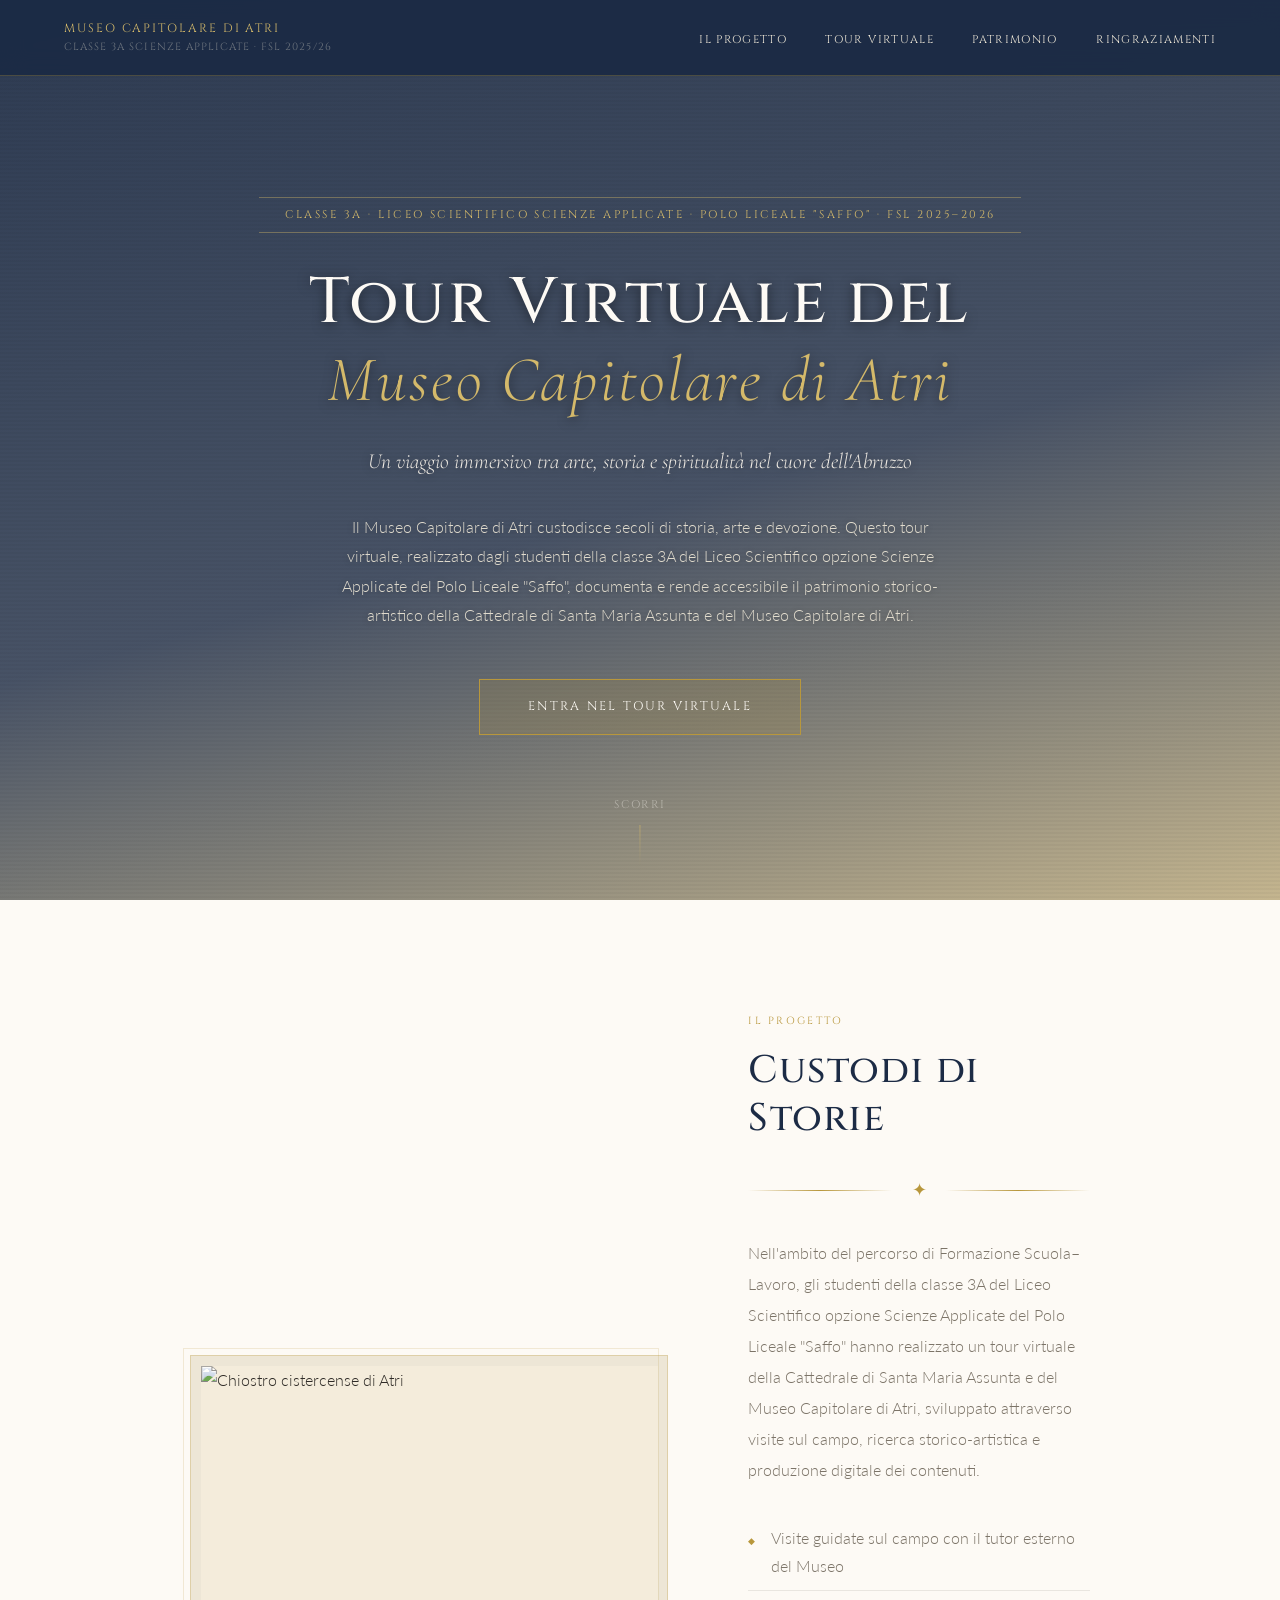
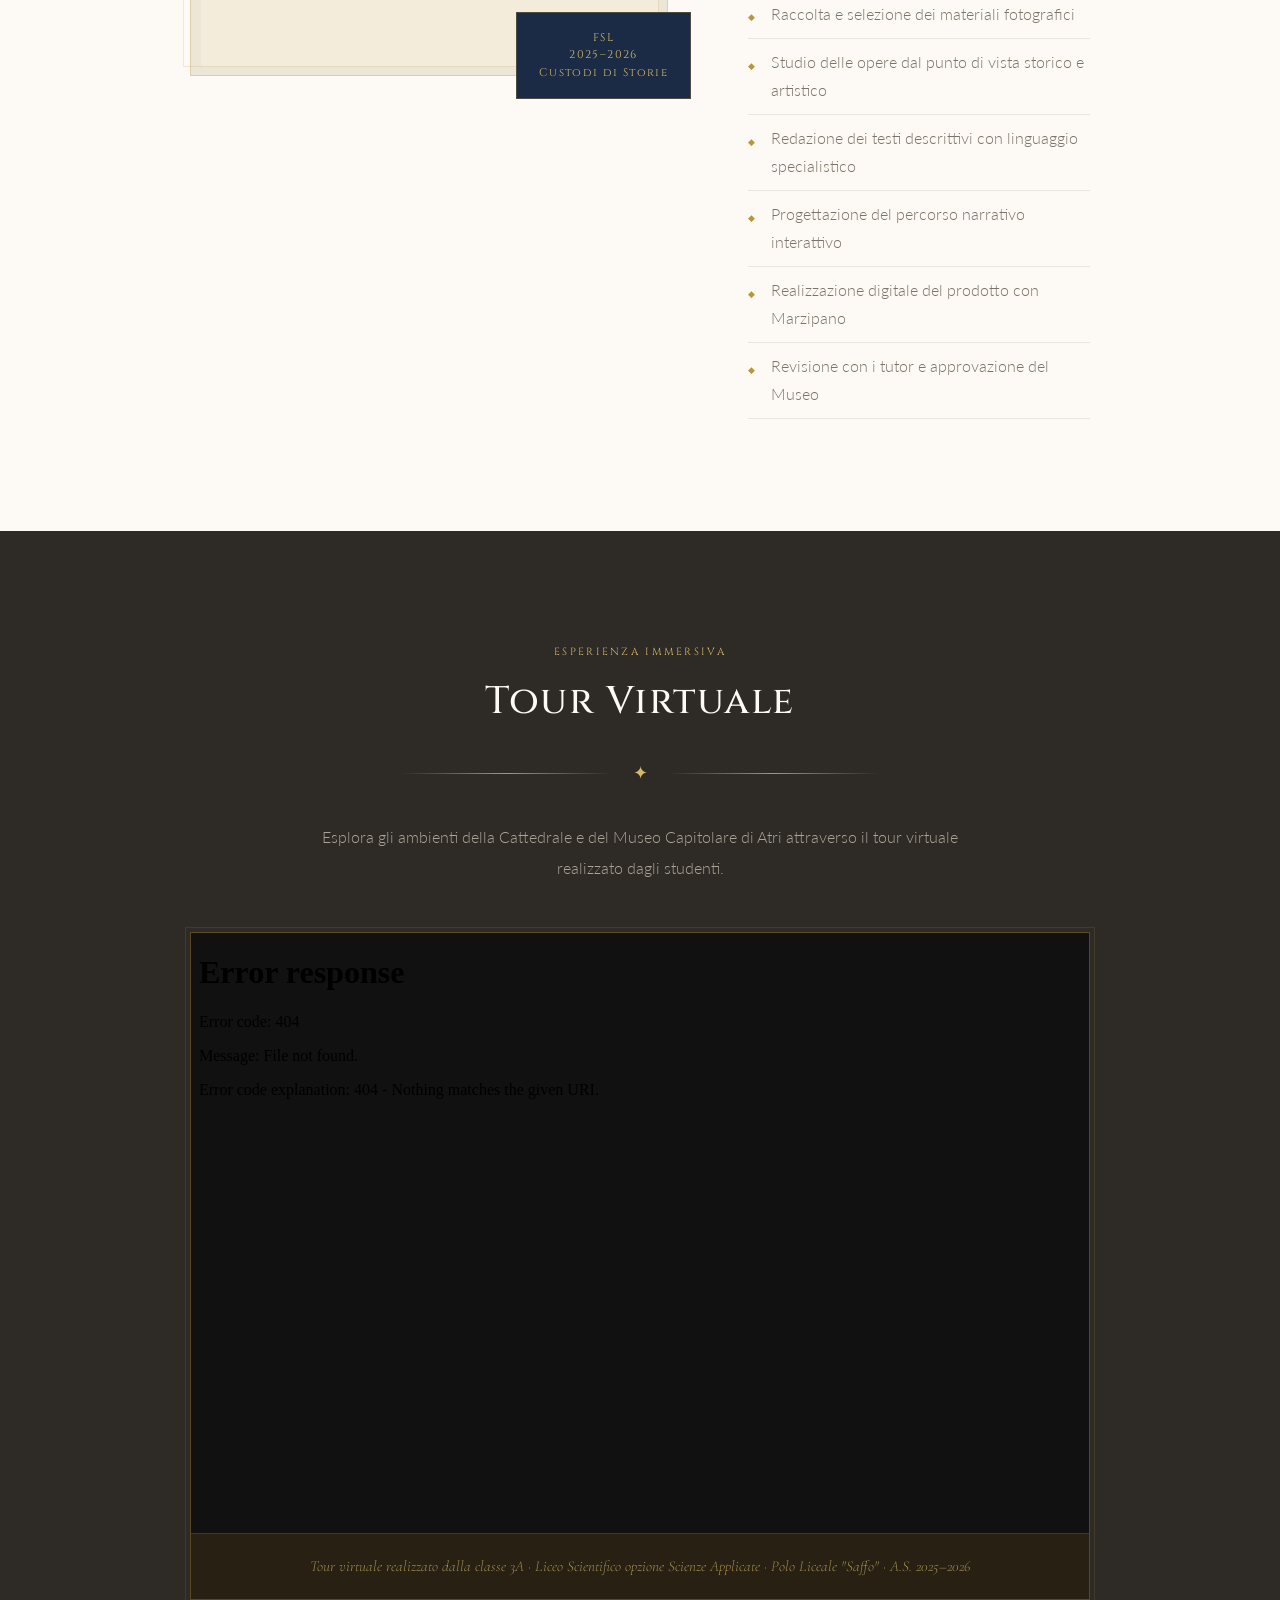
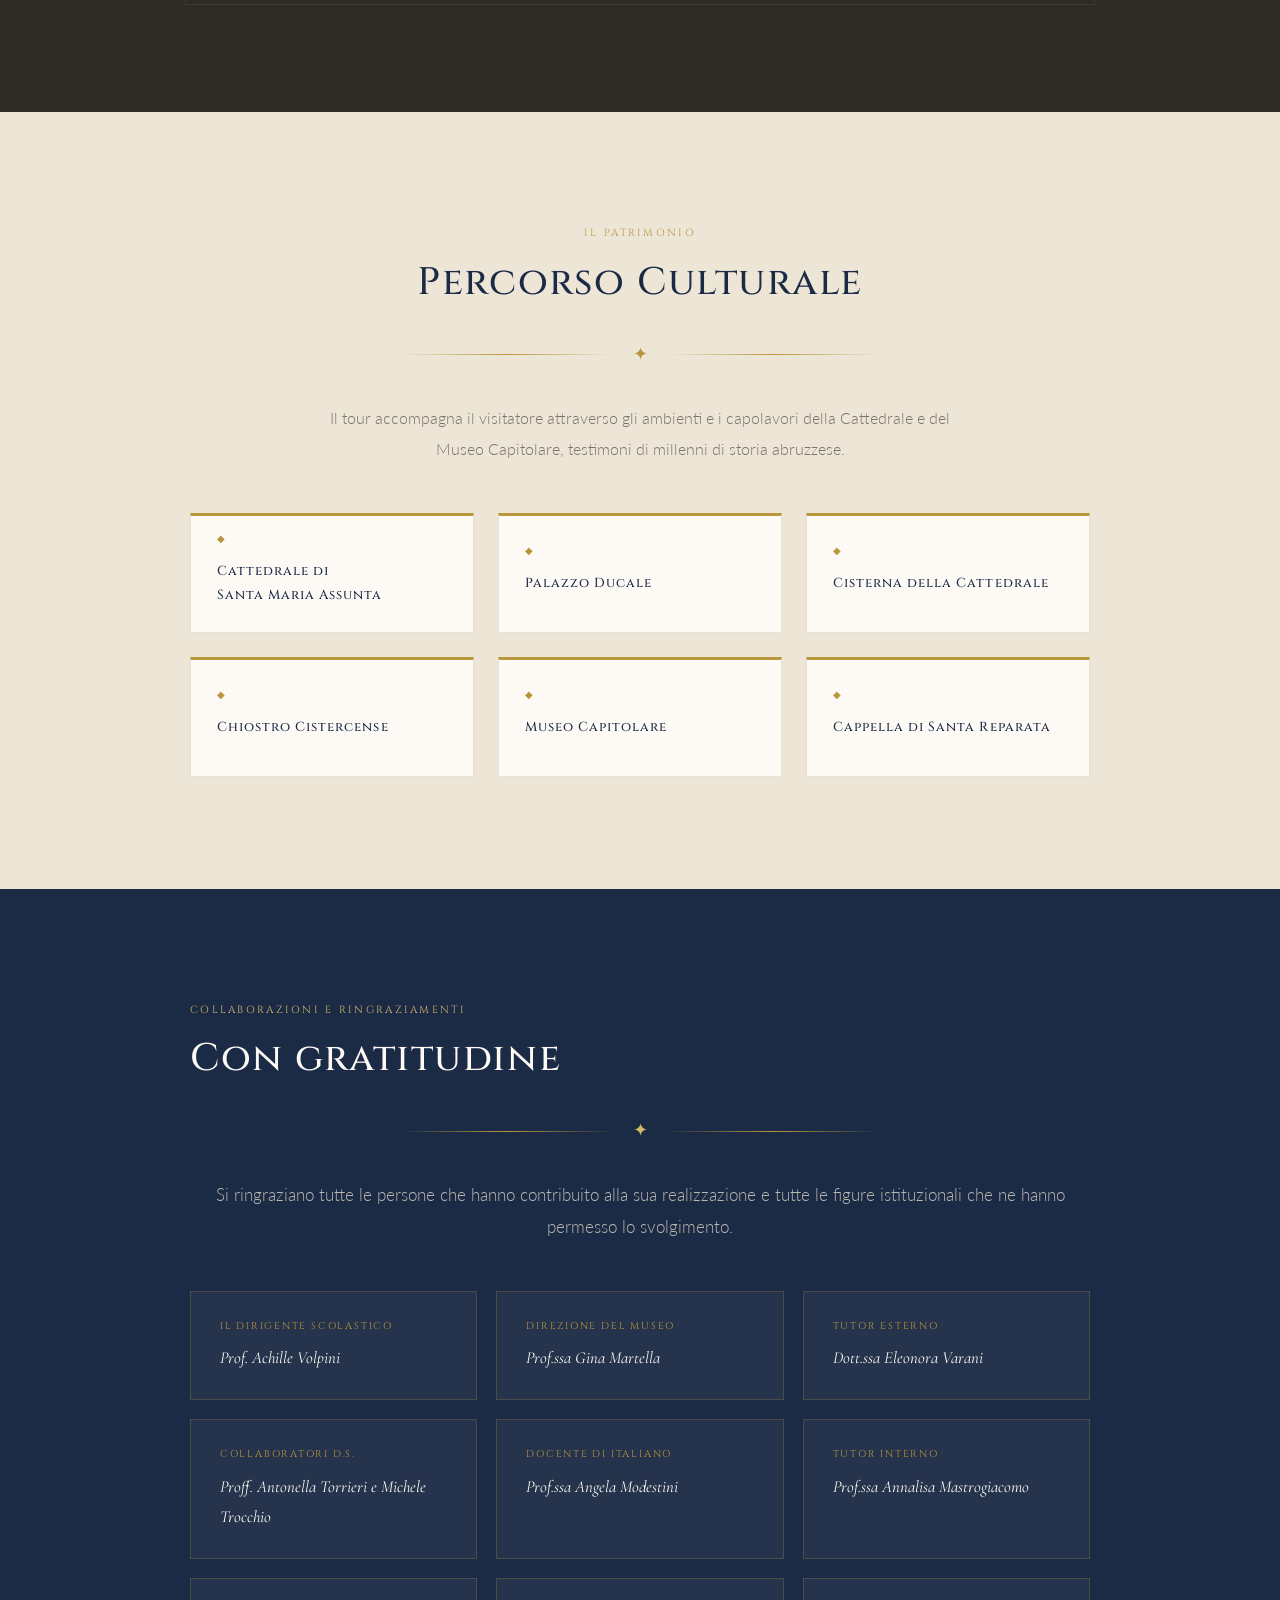
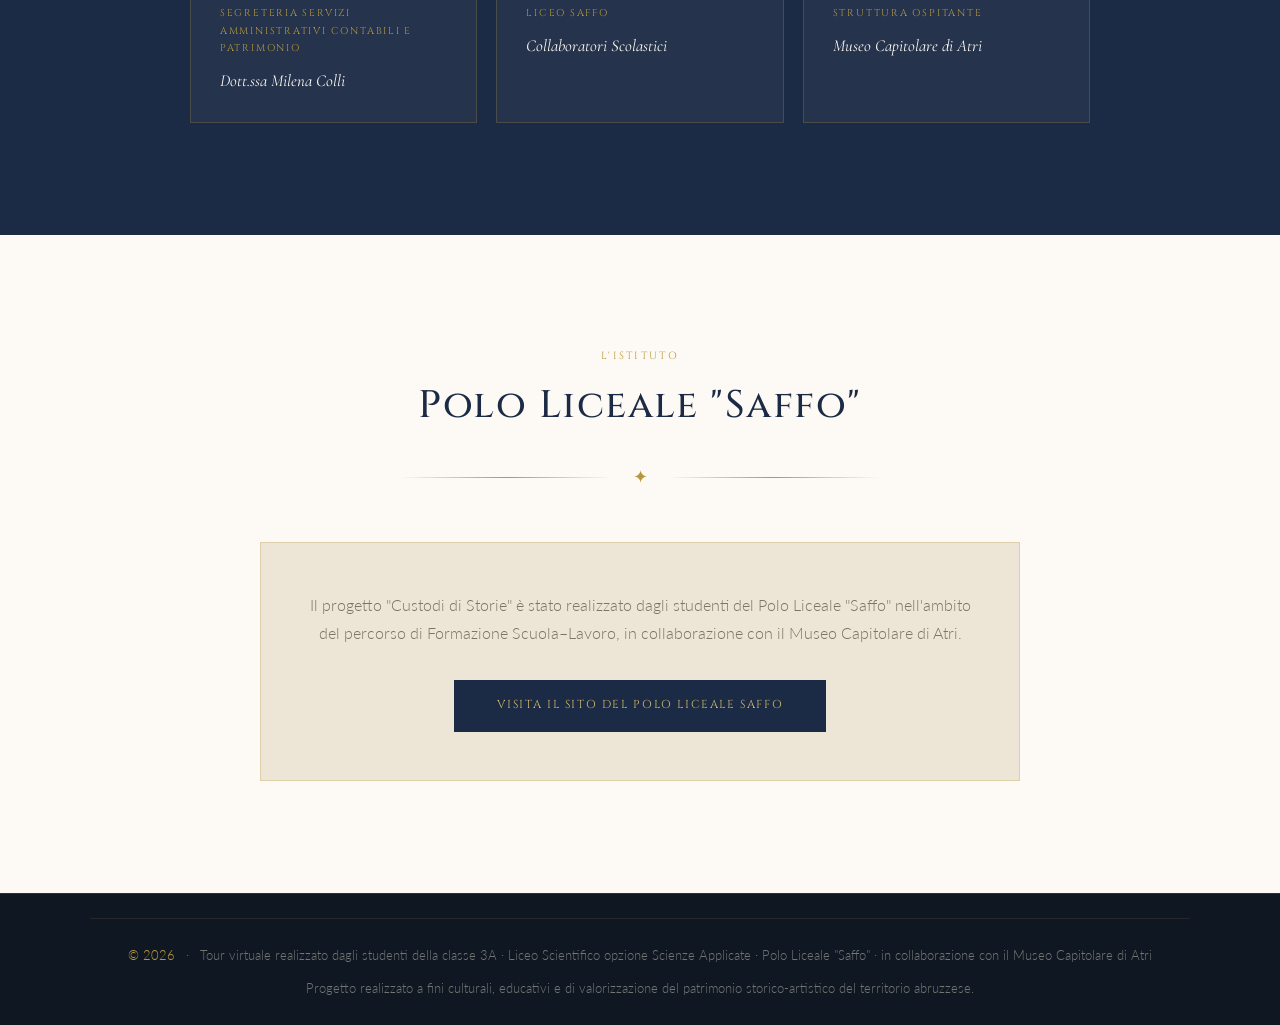
==== index.html @ 2281100b "Update index.html" ====
<!DOCTYPE html>
<html lang="it">
<head>
  <meta charset="UTF-8" />
  <meta name="viewport" content="width=device-width, initial-scale=1.0" />
  <title>Tour Virtuale – Museo Capitolare di Atri</title>
  <link rel="preconnect" href="https://fonts.googleapis.com" />
  <link rel="preconnect" href="https://fonts.gstatic.com" crossorigin />
  <link href="https://fonts.googleapis.com/css2?family=Cormorant+Garamond:ital,wght@0,300;0,400;0,500;0,600;1,300;1,400&family=Cinzel:wght@400;500;600&family=Lato:wght@300;400&display=swap" rel="stylesheet" />

  <style>
    /* variabili colore */
    :root {
      --ivory:    #f5f0e8;
      --cream:    #ede6d6;
      --gold:     #b8973c;
      --gold-lt:  #d4b96a;
      --gold-dk:  #8a6e22;
      --stone:    #7c7468;
      --charcoal: #2e2a25;
      --blue:     #1c2b45;
      --white:    #fdfaf5;
      --shadow:   rgba(28,43,69,0.12);
    }

    *, *::before, *::after { box-sizing: border-box; margin: 0; padding: 0; }

    html { scroll-behavior: smooth; }

    body {
      background: var(--ivory);
      color: var(--charcoal);
      font-family: 'Lato', sans-serif;
      font-weight: 300;
      line-height: 1.8;
      overflow-x: hidden;
    }

    h1, h2, h3 { font-family: 'Cinzel', serif; font-weight: 500; letter-spacing: 0.04em; }
    .serif-italic { font-family: 'Cormorant Garamond', serif; font-style: italic; }

    /* divisore ornamentale con linee dorate */
    .ornament {
      display: flex; align-items: center; gap: 1.2rem;
      margin: 2rem auto; max-width: 480px;
    }
    .ornament::before, .ornament::after {
      content: ''; flex: 1; height: 1px; background: linear-gradient(90deg, transparent, var(--gold), transparent);
    }
    .ornament span {
      color: var(--gold); font-size: 1.1rem; white-space: nowrap;
      font-family: 'Cormorant Garamond', serif;
    }

    /* navbar fissa */
    nav {
      position: fixed; top: 0; left: 0; right: 0; z-index: 100;
      display: flex; align-items: center; justify-content: space-between;
      padding: 1.2rem 4rem;
      background: rgba(28,43,69,0.96);
      backdrop-filter: blur(12px);
      border-bottom: 1px solid rgba(184,151,60,0.3);
      transition: padding .3s;
    }
    .nav-logo {
      font-family: 'Cinzel', serif; font-size: 0.75rem; letter-spacing: 0.16em;
      color: var(--gold-lt); text-transform: uppercase; line-height: 1.5;
    }
    .nav-links { display: flex; gap: 2.4rem; list-style: none; }
    .nav-links a {
      font-family: 'Cinzel', serif; font-size: 0.7rem; letter-spacing: 0.12em;
      text-transform: uppercase; color: var(--cream); text-decoration: none;
      transition: color .25s; position: relative; padding-bottom: 4px;
    }
    .nav-links a::after {
      content: ''; position: absolute; bottom: 0; left: 0;
      width: 0; height: 1px; background: var(--gold);
      transition: width .3s;
    }
    .nav-links a:hover { color: var(--gold-lt); }
    .nav-links a:hover::after { width: 100%; }

    /* hero fullscreen */
    .hero {
      min-height: 100vh;
      position: relative;
      display: flex; align-items: center; justify-content: center;
      text-align: center; padding: 6rem 2rem 4rem;
      overflow: hidden;
    }
    .hero-bg {
      position: absolute; inset: 0;
      background:
        linear-gradient(165deg, rgba(28,43,69,0.92) 0%, rgba(28,43,69,0.80) 55%, rgba(138,110,34,0.45) 100%),
        url('https://upload.wikimedia.org/wikipedia/commons/thumb/e/ef/Atri_cattedrale_interno.jpg/1280px-Atri_cattedrale_interno.jpg')
        center/cover no-repeat;
    }
    .hero-bg::after {
      content: '';
      position: absolute; inset: 0;
      background: repeating-linear-gradient(
        0deg, transparent, transparent 2px, rgba(0,0,0,0.03) 2px, rgba(0,0,0,0.03) 4px
      );
      pointer-events: none;
    }
    .hero-content { position: relative; max-width: 860px; animation: fadeUp .9s ease both; }

    .hero-eyebrow {
      font-family: 'Cinzel', serif; font-size: 0.7rem; letter-spacing: 0.22em;
      text-transform: uppercase; color: var(--gold-lt);
      display: inline-block; margin-bottom: 2rem;
      border-top: 1px solid rgba(212,185,106,0.4);
      border-bottom: 1px solid rgba(212,185,106,0.4);
      padding: 0.45rem 1.6rem;
    }
    .hero h1 {
      font-size: clamp(2.2rem, 5.5vw, 4rem); color: var(--white); line-height: 1.2;
      margin-bottom: 1.4rem; font-weight: 500;
      text-shadow: 0 2px 12px rgba(0,0,0,0.5);
    }
    .hero h1 em { font-family: 'Cormorant Garamond', serif; font-style: italic; font-weight: 300; color: var(--gold-lt); }
    .hero-subtitle {
      font-family: 'Cormorant Garamond', serif; font-style: italic; font-size: 1.35rem;
      color: rgba(245,240,232,0.95); margin-bottom: 2rem; font-weight: 300;
      text-shadow: 0 1px 8px rgba(0,0,0,0.4);
    }
    .hero-intro {
      max-width: 620px; margin: 0 auto 3rem; color: rgba(237,230,214,0.92);
      font-size: 0.97rem; line-height: 1.9;
      text-shadow: 0 1px 6px rgba(0,0,0,0.3);
    }
    .cta-btn {
      display: inline-block;
      padding: 1rem 3rem;
      background: rgba(184,151,60,0.18);
      border: 1px solid var(--gold);
      color: var(--white);
      font-family: 'Cinzel', serif; font-size: 0.78rem; letter-spacing: 0.18em;
      text-transform: uppercase; text-decoration: none;
      transition: background .3s, color .3s, box-shadow .3s;
      cursor: pointer;
    }
    .cta-btn:hover {
      background: var(--gold); color: var(--charcoal);
      box-shadow: 0 0 32px rgba(184,151,60,0.4);
    }

    .scroll-hint {
      position: absolute; bottom: 2.2rem; left: 50%; transform: translateX(-50%);
      color: rgba(245,240,232,0.45); font-size: 0.7rem; letter-spacing: 0.12em;
      text-transform: uppercase; font-family: 'Cinzel', serif;
      display: flex; flex-direction: column; align-items: center; gap: .6rem;
    }
    .scroll-arrow { width: 1px; height: 40px; background: linear-gradient(to bottom, rgba(212,185,106,0.6), transparent); animation: scrollPulse 2s ease-in-out infinite; }

    section { padding: 7rem 2rem; }
    .container { max-width: 900px; margin: 0 auto; }
    .section-label {
      font-family: 'Cinzel', serif; font-size: 0.65rem; letter-spacing: 0.22em;
      text-transform: uppercase; color: var(--gold); margin-bottom: 1rem;
    }
    .section-title { font-size: clamp(1.6rem, 3vw, 2.6rem); color: var(--blue); line-height: 1.25; margin-bottom: 0.5rem; }
    .section-body { color: var(--stone); font-size: 1.02rem; line-height: 1.9; }

    /* sezione progetto */
    #progetto { background: var(--white); }
    .progetto-grid {
      display: grid; grid-template-columns: 1.4fr 1fr; gap: 5rem; align-items: center;
    }
    .progetto-visual { position: relative; }
    .progetto-img-frame {
      border: 1px solid rgba(184,151,60,0.3);
      padding: 0.6rem;
      background: var(--cream);
      position: relative;
    }
    .progetto-img-frame::before {
      content: ''; position: absolute; top: -8px; left: -8px; right: 8px; bottom: 8px;
      border: 1px solid rgba(184,151,60,0.18); pointer-events: none;
    }
    .progetto-img-frame img {
      width: 100%; display: block; filter: sepia(12%) saturate(80%);
    }
    .progetto-badge {
      position: absolute; bottom: -1.5rem; right: -1.5rem;
      background: var(--blue); color: var(--gold-lt);
      font-family: 'Cinzel', serif; font-size: 0.7rem; letter-spacing: 0.12em;
      padding: 1rem 1.4rem; line-height: 1.6; text-align: center;
      border: 1px solid rgba(184,151,60,0.3);
    }
    .progetto-list { list-style: none; margin-top: 1.8rem; }
    .progetto-list li {
      display: flex; align-items: flex-start; gap: 1rem;
      padding: 0.6rem 0; border-bottom: 1px solid rgba(124,116,104,0.15);
      color: var(--stone); font-size: 0.97rem;
    }
    .progetto-list li::before { content: '◆'; color: var(--gold); font-size: 0.55rem; margin-top: 0.55rem; flex-shrink: 0; }

    /* sezione tour */
    #tour { background: var(--charcoal); padding: 7rem 2rem; }
    #tour .section-label { color: var(--gold-lt); }
    #tour .section-title { color: var(--white); }
    #tour .section-body { color: rgba(237,230,214,0.6); }
    .tour-frame-wrapper {
      margin-top: 3rem;
      position: relative;
      border: 1px solid rgba(184,151,60,0.4);
      background: #1a1610;
    }
    .tour-frame-wrapper::before {
      content: ''; position: absolute; inset: -6px;
      border: 1px solid rgba(184,151,60,0.15); pointer-events: none; z-index: 1;
    }
    .tour-iframe {
      width: 100%; height: 600px; display: block; border: none;
      background: #111;
    }
    .tour-fullscreen-btn {
      position: absolute; top: 1rem; right: 1rem; z-index: 10;
      background: rgba(28,43,69,0.85); border: 1px solid rgba(184,151,60,0.5);
      color: var(--gold-lt); font-family: 'Cinzel', serif;
      font-size: 0.65rem; letter-spacing: .12em; text-transform: uppercase;
      padding: .55rem 1.1rem; cursor: pointer; transition: background .25s;
    }
    .tour-fullscreen-btn:hover { background: var(--gold); color: var(--charcoal); }
    .tour-caption {
      padding: 1.2rem 1.8rem;
      background: rgba(184,151,60,0.08);
      border-top: 1px solid rgba(184,151,60,0.2);
      color: rgba(212,185,106,0.7);
      font-family: 'Cormorant Garamond', serif; font-style: italic;
      font-size: 0.95rem; text-align: center;
    }

    /* card luoghi */
    #percorso { background: var(--cream); }
    .cards-grid {
      display: grid; grid-template-columns: repeat(3, 1fr); grid-auto-rows: 120px; gap: 1.5rem; margin-top: 3rem;
    }
    .card {
      background: var(--white); padding: 2rem 1.6rem;
      border: 1px solid rgba(124,116,104,0.18);
      border-top: 3px solid var(--gold);
      transition: transform .28s, box-shadow .28s;
      cursor: default;
      min-height: 110px;
      display: flex; flex-direction: column; justify-content: center;
    }
    .card:hover { transform: translateY(-5px); box-shadow: 0 12px 36px var(--shadow); }
    .card-icon { font-size: 0.6rem; color: var(--gold); margin-bottom: 0.8rem; letter-spacing: 0.1em; }
    .card h3 { font-family: 'Cinzel', serif; font-size: 0.82rem; letter-spacing: 0.08em; color: var(--blue); margin-bottom: .6rem; }
    .card p { font-size: 0.88rem; color: var(--stone); line-height: 1.7; }
    .card .card-date {
      font-family: 'Cormorant Garamond', serif; font-style: italic;
      font-size: 0.95rem; color: var(--gold-dk); letter-spacing: 0.04em;
    }

    /* ringraziamenti */
    #ringraziamenti { background: var(--blue); }
    #ringraziamenti .section-label { color: var(--gold-lt); }
    #ringraziamenti .section-title { color: var(--white); }
    .grazie-intro { color: rgba(237,230,214,0.75); font-size: 1.05rem; line-height: 1.9; margin-bottom: 3rem; }
    .grazie-grid {
      display: grid; grid-template-columns: repeat(auto-fill, minmax(240px, 1fr)); gap: 1.2rem;
    }
    .grazie-card {
      border: 1px solid rgba(184,151,60,0.25); padding: 1.6rem 1.8rem;
      background: rgba(255,255,255,0.04);
    }
    .grazie-card .role {
      font-family: 'Cinzel', serif; font-size: 0.62rem; letter-spacing: 0.18em;
      text-transform: uppercase; color: var(--gold); margin-bottom: .5rem;
    }
    .grazie-card .name { font-size: 1rem; color: var(--white); font-weight: 400; }
    .grazie-card .name.italic { font-family: 'Cormorant Garamond', serif; font-style: italic; font-size: 1.05rem; }

    /* sezione istituto */
    #istituzione { background: var(--white); }
    .istituzione-box {
      max-width: 760px; margin: 3rem auto 0; text-align: center;
      padding: 3rem; border: 1px solid rgba(184,151,60,0.3);
      background: var(--cream); position: relative;
    }
    .istituzione-box::before {
      content: ''; position: absolute; top: 8px; left: 8px; right: -8px; bottom: -8px;
      border: 1px solid rgba(184,151,60,0.12); z-index: -1;
    }
    .istituzione-box p { color: var(--stone); margin-bottom: 2rem; font-size: 1rem; }
    .istituzione-link {
      display: inline-block;
      padding: 0.9rem 2.6rem;
      background: var(--blue);
      color: var(--gold-lt);
      font-family: 'Cinzel', serif; font-size: 0.72rem; letter-spacing: 0.14em;
      text-decoration: none; text-transform: uppercase;
      border: 1px solid transparent;
      transition: background .3s, border-color .3s, color .3s;
    }
    .istituzione-link:hover { background: transparent; border-color: var(--blue); color: var(--blue); }

    footer {
      background: #0f1822;
      border-top: 1px solid rgba(184,151,60,0.2);
      padding: 1.5rem 2rem;
      color: rgba(237,230,214,0.45);
      font-size: 0.82rem;
    }
    .footer-grid {
      display: grid; grid-template-columns: repeat(auto-fit, minmax(200px, 1fr));
      gap: 2.5rem; max-width: 1100px; margin: 0 auto 3rem;
    }
    .footer-col h4 {
      font-family: 'Cinzel', serif; font-size: 0.65rem; letter-spacing: 0.18em;
      color: var(--gold); text-transform: uppercase; margin-bottom: 1rem;
    }
    .footer-col p, .footer-col a { line-height: 1.9; color: rgba(237,230,214,0.45); text-decoration: none; display: block; }
    .footer-col a:hover { color: var(--gold-lt); }
    .footer-bottom {
      max-width: 1100px; margin: 0 auto;
      border-top: 1px solid rgba(184,151,60,0.12);
      padding-top: 1.6rem;
      display: flex; flex-direction: column; gap: .6rem; text-align: center;
    }
    .footer-bottom .gold { color: var(--gold); }

    @keyframes fadeUp {
      from { opacity: 0; transform: translateY(28px); }
      to   { opacity: 1; transform: translateY(0); }
    }
    @keyframes scrollPulse {
      0%, 100% { opacity: .4; transform: scaleY(1); }
      50%       { opacity: .9; transform: scaleY(1.2); }
    }
    @keyframes spin {
      to { transform: rotate(360deg); }
    }
    .reveal { opacity: 0; transform: translateY(24px); transition: opacity .7s ease, transform .7s ease; }
    .reveal.visible { opacity: 1; transform: none; }

    @media (max-width: 900px) {
      nav { padding: 1rem 1.8rem; }
      .nav-links { display: none; }
      .progetto-grid { grid-template-columns: 1fr; gap: 3rem; }
      .progetto-badge { position: static; margin-top: 1rem; display: inline-block; }
      .cards-grid { grid-template-columns: repeat(2, 1fr); grid-auto-rows: auto; }
      .istituzione-box::before { display: none; } /* evita overflow laterale su tablet */
      .tour-frame-wrapper::before { display: none; } /* evita overflow su schermi stretti */
    }
    @media (max-width: 600px) {
      section { padding: 4rem 1.2rem; }
      .hero { padding: 5rem 1.2rem 3rem; }
      .hero-content { width: 100%; }
      .hero-eyebrow { font-size: 0.55rem; letter-spacing: 0.12em; padding: 0.4rem 1rem; }
      .hero-subtitle { font-size: 1.1rem; }
      .hero-intro { font-size: 0.88rem; }
      .cta-btn { padding: 0.8rem 1.8rem; font-size: 0.68rem; }
      .tour-iframe { height: 260px; }
      .cards-grid { grid-template-columns: 1fr 1fr; grid-auto-rows: auto; }
      .grazie-grid { grid-template-columns: 1fr; }
      .istituzione-box { padding: 2rem 1.2rem; }
      .istituzione-link { padding: 0.8rem 1.4rem; font-size: 0.65rem; }
      .ornament { max-width: 280px; }
      .section-title { font-size: 1.4rem; }
      .progetto-img-frame { padding: 0.4rem; }
      .progetto-img-frame::before { display: none; }
      .scroll-hint { display: none; }
      .footer-bottom { font-size: 0.72rem; padding: 1rem; }
      .tour-caption { font-size: 0.78rem; padding: 0.8rem 1rem; }
      .tour-fullscreen-btn { font-size: 0.58rem; padding: 0.4rem 0.7rem; }
    }
    @media (max-width: 390px) {
      .hero-content { padding: 0 0.5rem; }
      .hero-eyebrow { font-size: 0.45rem; letter-spacing: 0.08em; padding: 0.35rem 0.6rem; }
      .hero h1 { font-size: 1.6rem; }
      .cards-grid { grid-template-columns: 1fr; }
      .container { padding: 0 0.8rem; }
      .grazie-card { padding: 1.2rem 1rem; }
    }
  </style>
</head>
<body>

  <nav>
    <div class="nav-logo">
      Museo Capitolare di Atri<br>
      <span style="color:rgba(237,230,214,0.4);font-size:0.65rem;letter-spacing:.1em">Classe 3A Scienze Applicate · FSL 2025/26</span>
    </div>
    <ul class="nav-links">
      <li><a href="#progetto">Il Progetto</a></li>
      <li><a href="#tour">Tour Virtuale</a></li>
      <li><a href="#percorso">Patrimonio</a></li>
      <li><a href="#ringraziamenti">Ringraziamenti</a></li>
    </ul>
  </nav>

  <section class="hero" id="home">
    <div class="hero-bg"></div>
    <div class="hero-content">
      <span class="hero-eyebrow">Classe 3A · Liceo Scientifico Scienze Applicate · Polo Liceale "Saffo" · FSL 2025–2026</span>
      <h1>Tour Virtuale del<br><em>Museo Capitolare di Atri</em></h1>
      <p class="hero-subtitle">Un viaggio immersivo tra arte, storia e spiritualità nel cuore dell'Abruzzo</p>
      <p class="hero-intro">
        Il Museo Capitolare di Atri custodisce secoli di storia, arte e devozione.
        Questo tour virtuale, realizzato dagli studenti
        della classe 3A del Liceo Scientifico opzione Scienze Applicate del Polo Liceale "Saffo",
        documenta e rende accessibile il patrimonio storico-artistico
        della Cattedrale di Santa Maria Assunta e del Museo Capitolare di Atri.
      </p>
      <a class="cta-btn" href="#tour">Entra nel Tour Virtuale</a>
    </div>
    <div class="scroll-hint">
      <span>Scorri</span>
      <div class="scroll-arrow"></div>
    </div>
  </section>

  <section id="progetto">
    <div class="container">
      <div class="progetto-grid">
        <div class="progetto-visual reveal">
          <div class="progetto-img-frame">
            <img src="ChiostroCistercense.jpg"
                 alt="Chiostro cistercense di Atri"
                 onerror="this.style.height='300px';this.style.background='#ede6d6'" />
            <div class="progetto-badge">
              FSL<br>2025–2026<br>Custodi di Storie
            </div>
          </div>
        </div>
        <div class="reveal" style="transition-delay:.15s">
          <p class="section-label">Il Progetto</p>
          <h2 class="section-title">Custodi di Storie</h2>
          <div class="ornament"><span>✦</span></div>
          <p class="section-body">
            Nell'ambito del percorso di Formazione Scuola–Lavoro, gli studenti della classe 3A del Liceo Scientifico opzione Scienze Applicate
            del Polo Liceale "Saffo" hanno realizzato un tour virtuale della Cattedrale di Santa Maria Assunta
            e del Museo Capitolare di Atri, sviluppato attraverso visite sul campo, ricerca storico-artistica
            e produzione digitale dei contenuti.
          </p>
          <ul class="progetto-list">
            <li>Visite guidate sul campo con il tutor esterno del Museo</li>
            <li>Raccolta e selezione dei materiali fotografici</li>
            <li>Studio delle opere dal punto di vista storico e artistico</li>
            <li>Redazione dei testi descrittivi con linguaggio specialistico</li>
            <li>Progettazione del percorso narrativo interattivo</li>
            <li>Realizzazione digitale del prodotto con Marzipano</li>
            <li>Revisione con i tutor e approvazione del Museo</li>
          </ul>
        </div>
      </div>
    </div>
  </section>

  <section id="tour">
    <div class="container">
      <div class="reveal" style="text-align:center; max-width:700px; margin:0 auto 1rem">
        <p class="section-label">Esperienza Immersiva</p>
        <h2 class="section-title" style="color:#fdfaf5">Tour Virtuale</h2>
        <div class="ornament"><span style="color:var(--gold-lt)">✦</span></div>
        <p class="section-body" style="color:rgba(237,230,214,0.65)">
          Esplora gli ambienti della Cattedrale e del Museo Capitolare di Atri attraverso il tour virtuale realizzato dagli studenti.
        </p>
      </div>
      <div class="tour-frame-wrapper reveal" style="transition-delay:.2s; position:relative">
        <div id="tourLoader" style="position:absolute;inset:0;background:#1a1610;display:flex;flex-direction:column;align-items:center;justify-content:center;gap:1.2rem;z-index:5;">
          <div style="width:48px;height:48px;border:2px solid rgba(184,151,60,0.2);border-top:2px solid #b8973c;border-radius:50%;animation:spin 1s linear infinite;"></div>
          <p style="font-family:'Cormorant Garamond',serif;font-style:italic;color:rgba(212,185,106,0.6);font-size:1rem;">Caricamento del tour in corso…</p>
        </div>
        <iframe
          src="tour/index.html"
          class="tour-iframe"
          allowfullscreen
          allow="fullscreen"
          title="Tour virtuale 360° — Museo Capitolare di Atri"
          onload="document.getElementById('tourLoader').style.display='none'">
        </iframe>
        <div class="tour-caption">
          Tour virtuale realizzato dalla classe 3A · Liceo Scientifico opzione Scienze Applicate · Polo Liceale "Saffo" · A.S. 2025–2026
        </div>
      </div>
    </div>
  </section>

  <section id="percorso">
    <div class="container">
      <div class="reveal" style="text-align:center; max-width:620px; margin:0 auto">
        <p class="section-label">Il Patrimonio</p>
        <h2 class="section-title">Percorso Culturale</h2>
        <div class="ornament"><span>✦</span></div>
        <p class="section-body">
          Il tour accompagna il visitatore attraverso gli ambienti e i capolavori
          della Cattedrale e del Museo Capitolare, testimoni di millenni di storia abruzzese.
        </p>
      </div>
      <div class="cards-grid">

        <div class="card reveal" style="transition-delay:.05s">
          <div class="card-icon">◆</div>
          <h3>Cattedrale di<br>Santa Maria Assunta</h3>
        </div>

        <div class="card reveal" style="transition-delay:.10s">
          <div class="card-icon">◆</div>
          <h3>Palazzo Ducale</h3>
        </div>

        <div class="card reveal" style="transition-delay:.15s">
          <div class="card-icon">◆</div>
          <h3>Cisterna della Cattedrale</h3>
        </div>

        <div class="card reveal" style="transition-delay:.20s">
          <div class="card-icon">◆</div>
          <h3>Chiostro Cistercense</h3>
        </div>

        <div class="card reveal" style="transition-delay:.25s">
          <div class="card-icon">◆</div>
          <h3>Museo Capitolare</h3>
        </div>

        <div class="card reveal" style="transition-delay:.30s">
          <div class="card-icon">◆</div>
          <h3>Cappella di Santa Reparata</h3>
        </div>

      </div>
    </div>
  </section>

  <section id="ringraziamenti">
    <div class="container">
      <div class="reveal">
        <p class="section-label">Collaborazioni e Ringraziamenti</p>
        <h2 class="section-title" style="color:var(--white)">Con gratitudine</h2>
        <div class="ornament"><span style="color:var(--gold-lt)">✦</span></div>
      </div>
      <p class="grazie-intro reveal" style="transition-delay:.1s; text-align:center">
        Si ringraziano tutte le persone che hanno contribuito alla sua realizzazione e tutte le figure istituzionali che ne hanno permesso lo svolgimento. </p>
      <div class="grazie-grid">
        <div class="grazie-card reveal" style="transition-delay:.05s">
          <p class="role">Il Dirigente Scolastico</p>
          <p class="name italic">Prof. Achille Volpini</p>
        </div>
        <div class="grazie-card reveal" style="transition-delay:.10s">
          <p class="role">Direzione del Museo</p>
          <p class="name italic">Prof.ssa Gina Martella</p>
        </div>
        <div class="grazie-card reveal" style="transition-delay:.15s">
          <p class="role">Tutor Esterno</p>
          <p class="name italic">Dott.ssa Eleonora Varani</p>
        </div>
        <div class="grazie-card reveal" style="transition-delay:.20s">
          <p class="role">COLLABORATORI D.S.</p>
          <p class="name italic">Proff. Antonella Torrieri e Michele Trocchio</p>
        </div>
        <div class="grazie-card reveal" style="transition-delay:.25s">
          <p class="role">Docente di Italiano</p>
          <p class="name italic">Prof.ssa Angela Modestini</p>
        </div>
        <div class="grazie-card reveal" style="transition-delay:.30s">
          <p class="role">Tutor Interno</p>
          <p class="name italic">Prof.ssa Annalisa Mastrogiacomo</p>
        </div>
        <div class="grazie-card reveal" style="transition-delay:.35s">
          <p class="role">Segreteria Servizi Amministrativi Contabili e Patrimonio</p>
          <p class="name italic">Dott.ssa Milena Colli</p>
        </div>
		<div class="grazie-card reveal" style="transition-delay:.40s">
          <p class="role">Liceo Saffo</p>
          <p class="name italic">Collaboratori Scolastici</p>
		
        </div>
		
        <div class="grazie-card reveal" style="transition-delay:.40s">
          <p class="role">Struttura Ospitante</p>
          <p class="name italic">Museo Capitolare di Atri</p>
		
        </div>
		
      </div>
    </div>
  </section>

  <section id="istituzione">
    <div class="container">
      <div class="reveal" style="text-align:center">
        <p class="section-label">L'Istituto</p>
        <h2 class="section-title">Polo Liceale "Saffo"</h2>
        <div class="ornament"><span>✦</span></div>
        <div class="istituzione-box">
          <p>
            Il progetto "Custodi di Storie" è stato realizzato dagli studenti del Polo Liceale "Saffo"
            nell'ambito del percorso di Formazione Scuola–Lavoro, in collaborazione con il Museo Capitolare di Atri.
          </p>
          <a class="istituzione-link" href="https://liceosaffo.edu.it" target="_blank" rel="noopener">
            Visita il sito del Polo Liceale Saffo
          </a>
        </div>
      </div>
    </div>
  </section>

  <footer>
    <div class="footer-bottom">
      <p>
        <span class="gold">© 2026</span> &ensp;·&ensp;
        Tour virtuale realizzato dagli studenti della classe 3A · Liceo Scientifico opzione Scienze Applicate · Polo Liceale "Saffo" · in collaborazione con il Museo Capitolare di Atri
      </p>
      <p>Progetto realizzato a fini culturali, educativi e di valorizzazione del patrimonio storico-artistico del territorio abruzzese.</p>
    </div>
  </footer>

  <script>
    const observer = new IntersectionObserver((entries) => {
      entries.forEach(e => { if (e.isIntersecting) e.target.classList.add('visible'); });
    }, { threshold: 0.12 });
    document.querySelectorAll('.reveal').forEach(el => observer.observe(el));

    const nav = document.querySelector('nav');
    window.addEventListener('scroll', () => {
      nav.style.padding = window.scrollY > 60 ? '.75rem 4rem' : '1.2rem 4rem';
    });
  </script>
</body>
</html>
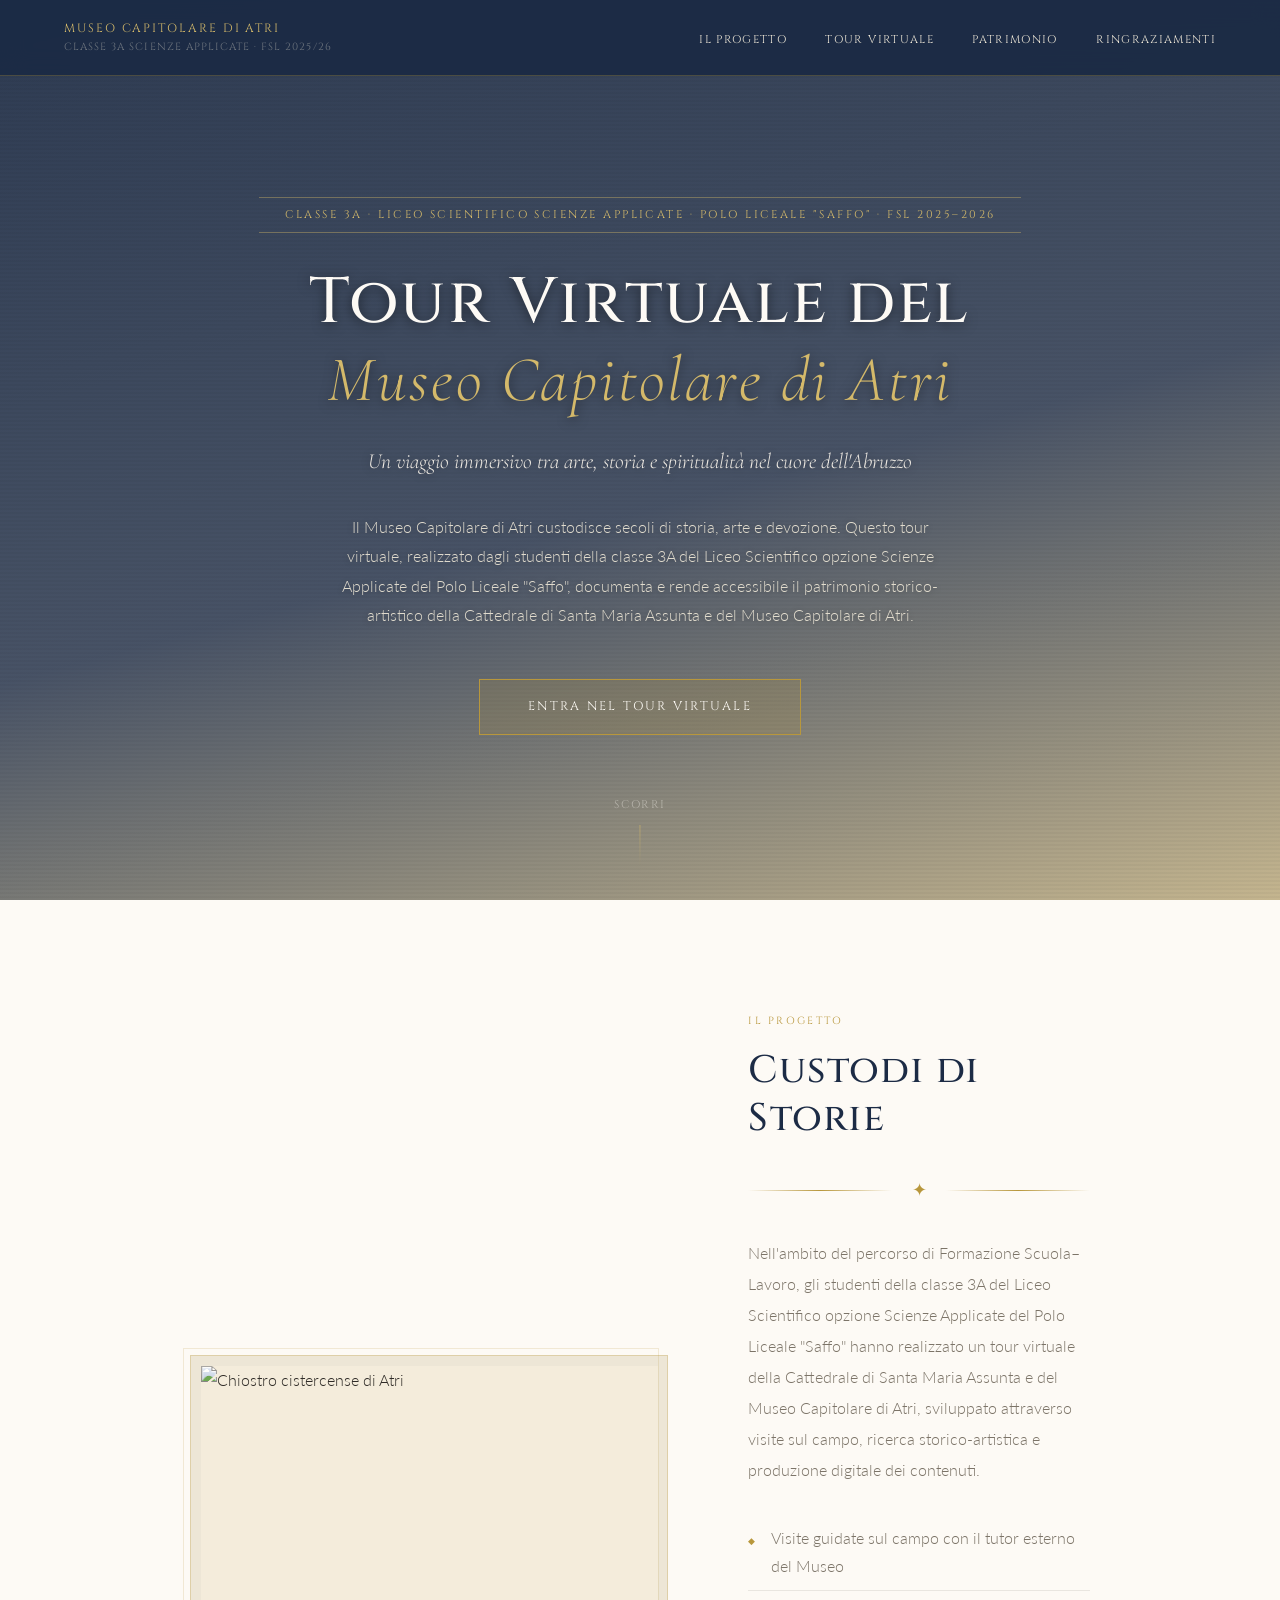
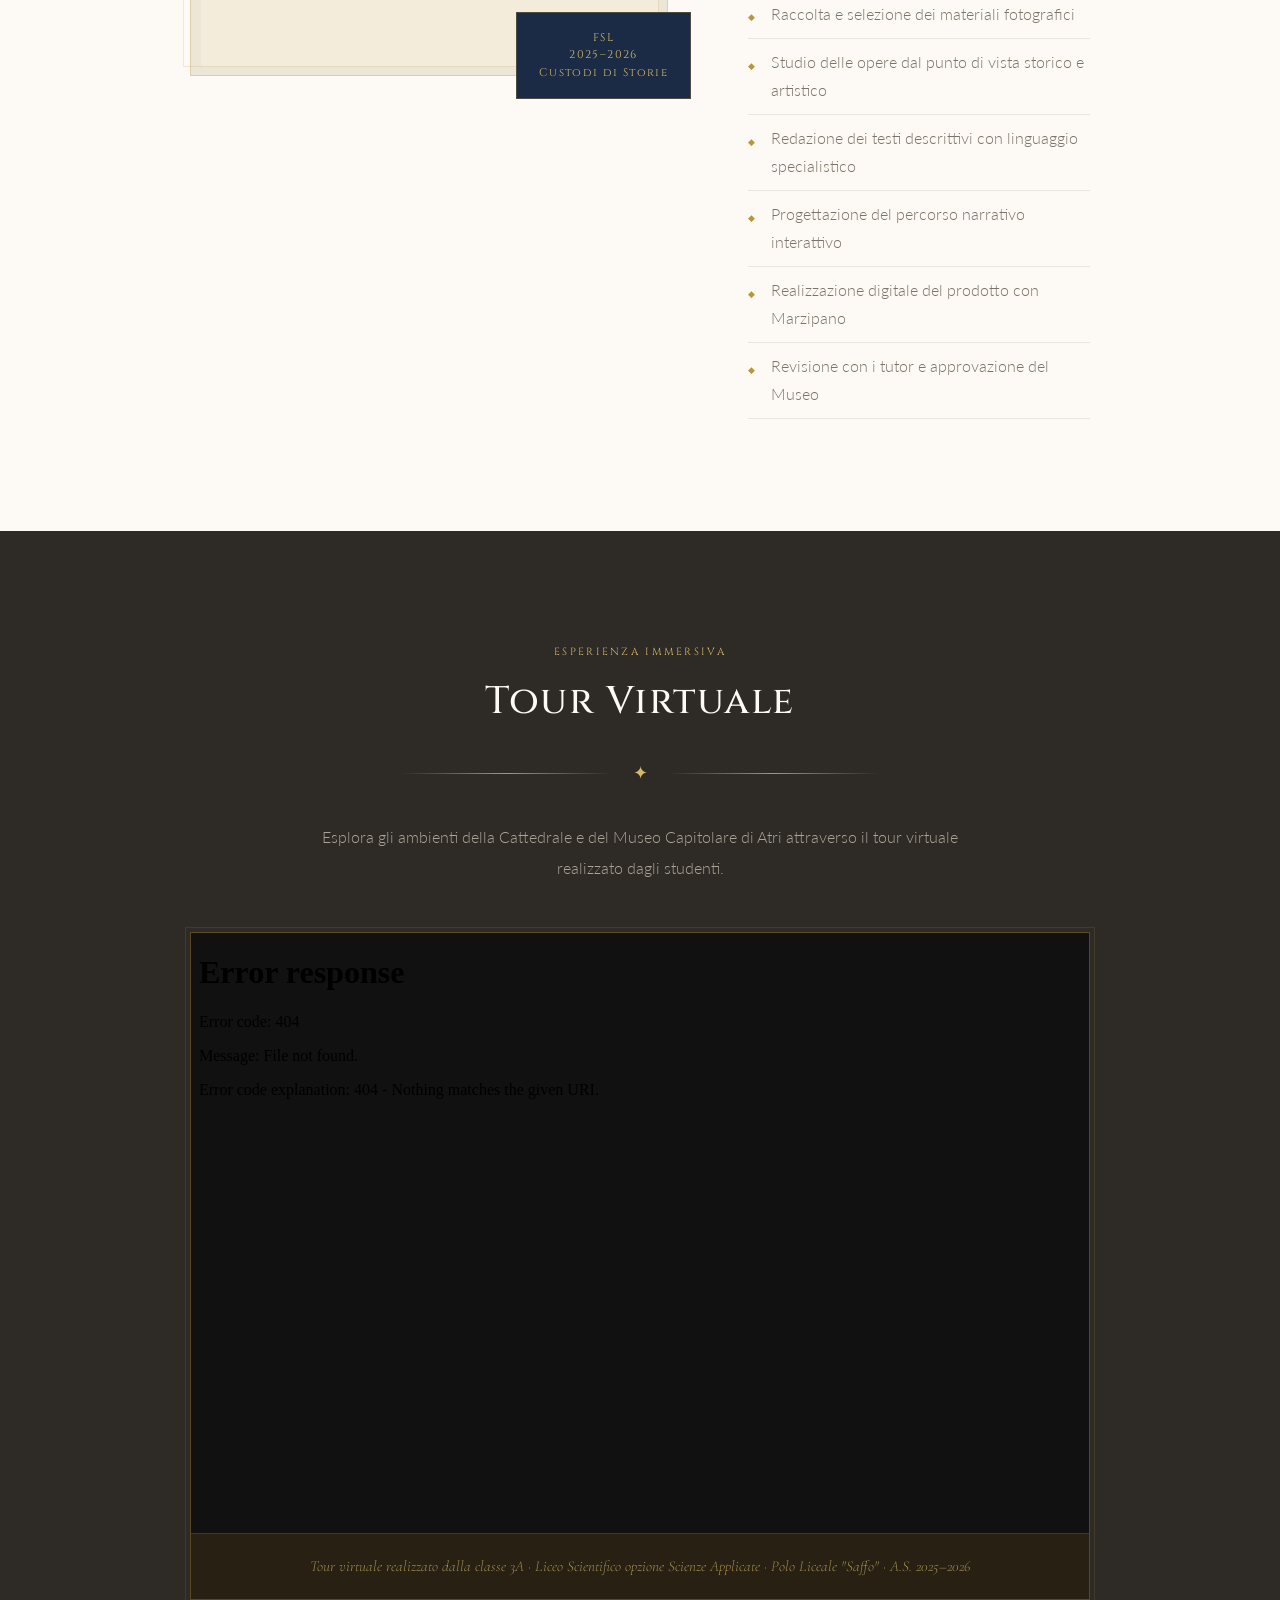
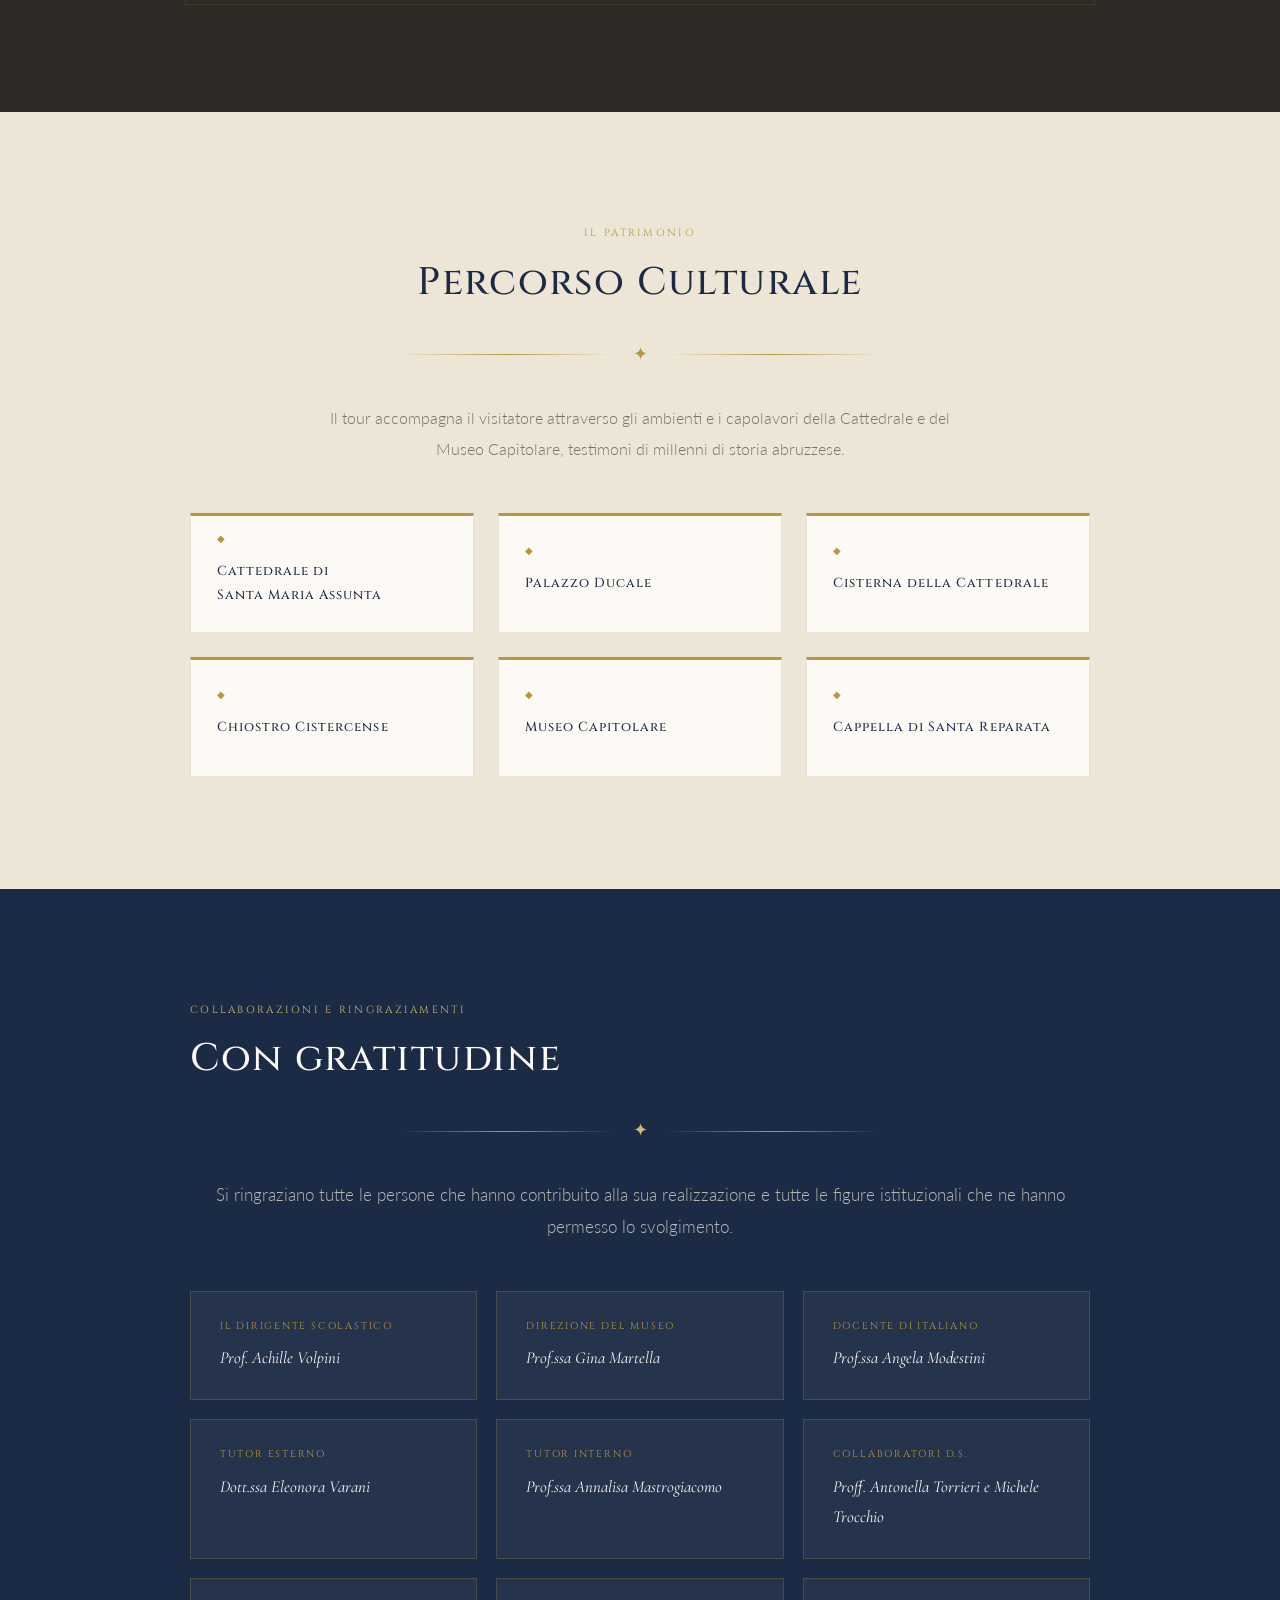
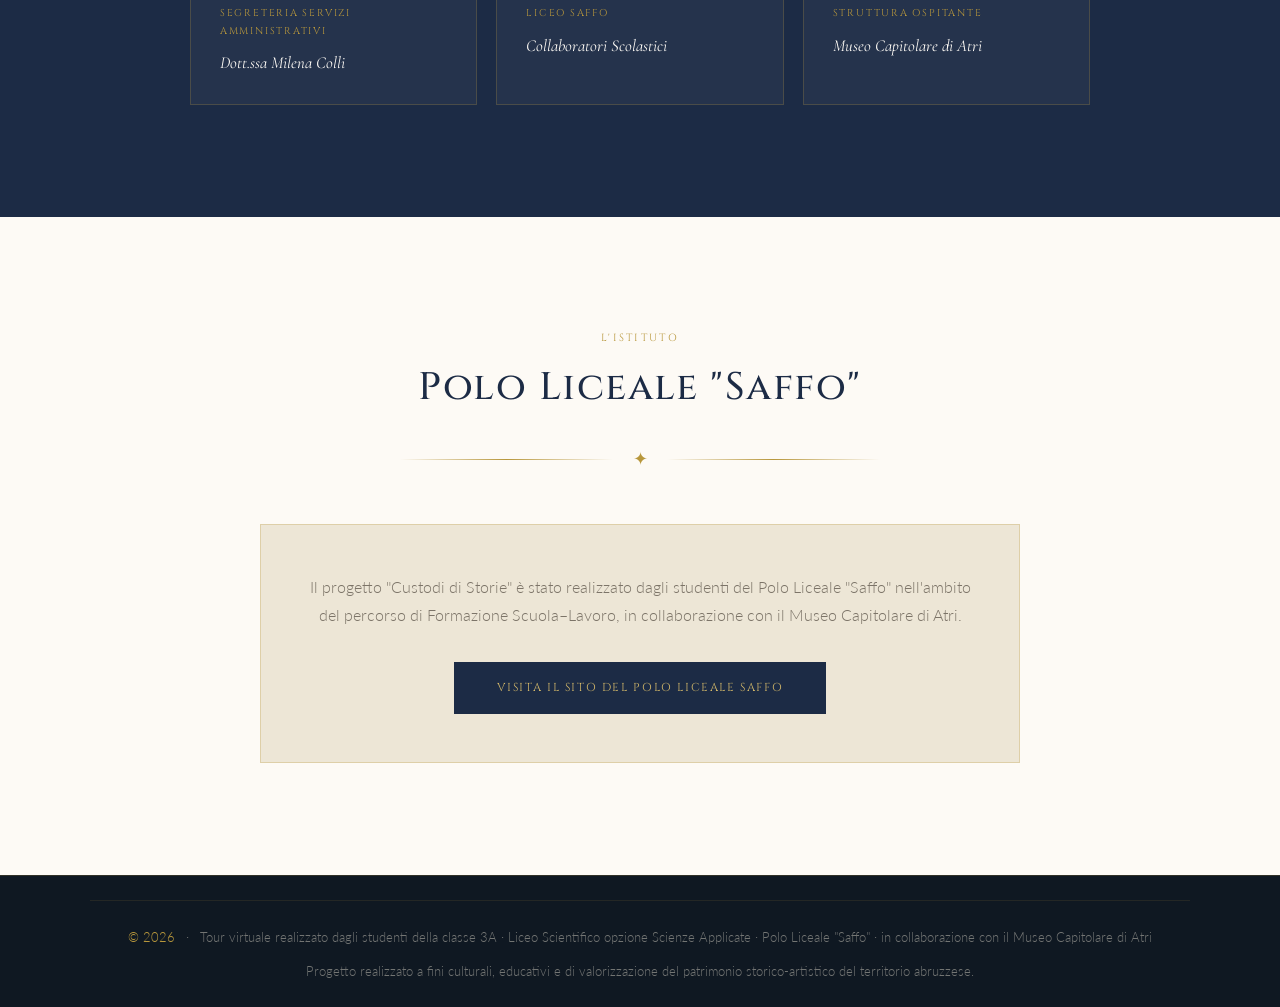
==== commit cf913ba1: "Update index.html" ====
--- a/index.html
+++ b/index.html
@@ -547,23 +547,25 @@
           <p class="name italic">Prof.ssa Gina Martella</p>
         </div>
         <div class="grazie-card reveal" style="transition-delay:.15s">
-          <p class="role">Tutor Esterno</p>
+		<p class="role">Docente di Italiano</p>
+          <p class="name italic">Prof.ssa Angela Modestini</p>
+           </div>
+        <div class="grazie-card reveal" style="transition-delay:.20s">
+		<p class="role">Tutor Esterno</p>
           <p class="name italic">Dott.ssa Eleonora Varani</p>
-        </div>
-        <div class="grazie-card reveal" style="transition-delay:.20s">
+          
+        </div>
+        <div class="grazie-card reveal" style="transition-delay:.25s">
+		<p class="role">Tutor Interno</p>
+          <p class="name italic">Prof.ssa Annalisa Mastrogiacomo</p>
+         
+        </div>
+        <div class="grazie-card reveal" style="transition-delay:.30s">
           <p class="role">COLLABORATORI D.S.</p>
           <p class="name italic">Proff. Antonella Torrieri e Michele Trocchio</p>
         </div>
-        <div class="grazie-card reveal" style="transition-delay:.25s">
-          <p class="role">Docente di Italiano</p>
-          <p class="name italic">Prof.ssa Angela Modestini</p>
-        </div>
-        <div class="grazie-card reveal" style="transition-delay:.30s">
-          <p class="role">Tutor Interno</p>
-          <p class="name italic">Prof.ssa Annalisa Mastrogiacomo</p>
-        </div>
         <div class="grazie-card reveal" style="transition-delay:.35s">
-          <p class="role">Segreteria Servizi Amministrativi Contabili e Patrimonio</p>
+          <p class="role">Segreteria Servizi Amministrativi</p>
           <p class="name italic">Dott.ssa Milena Colli</p>
         </div>
 		<div class="grazie-card reveal" style="transition-delay:.40s">
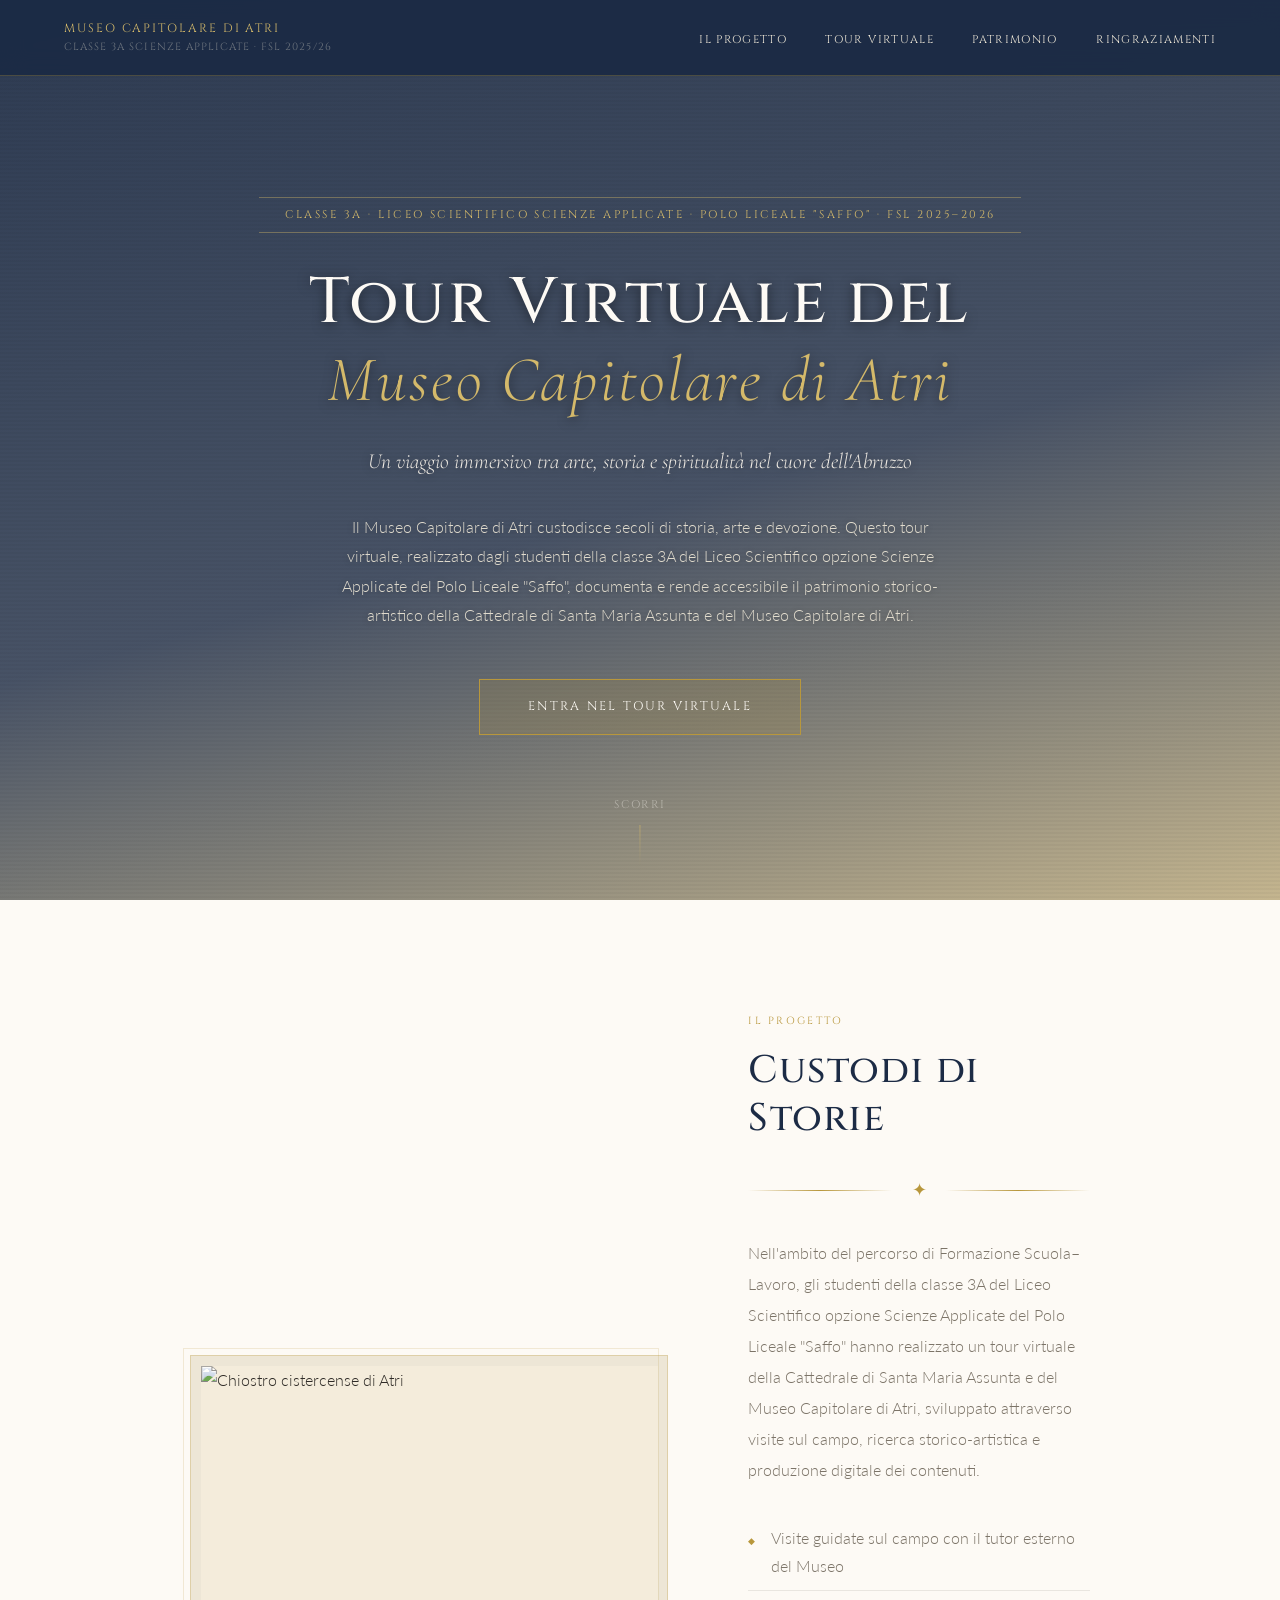
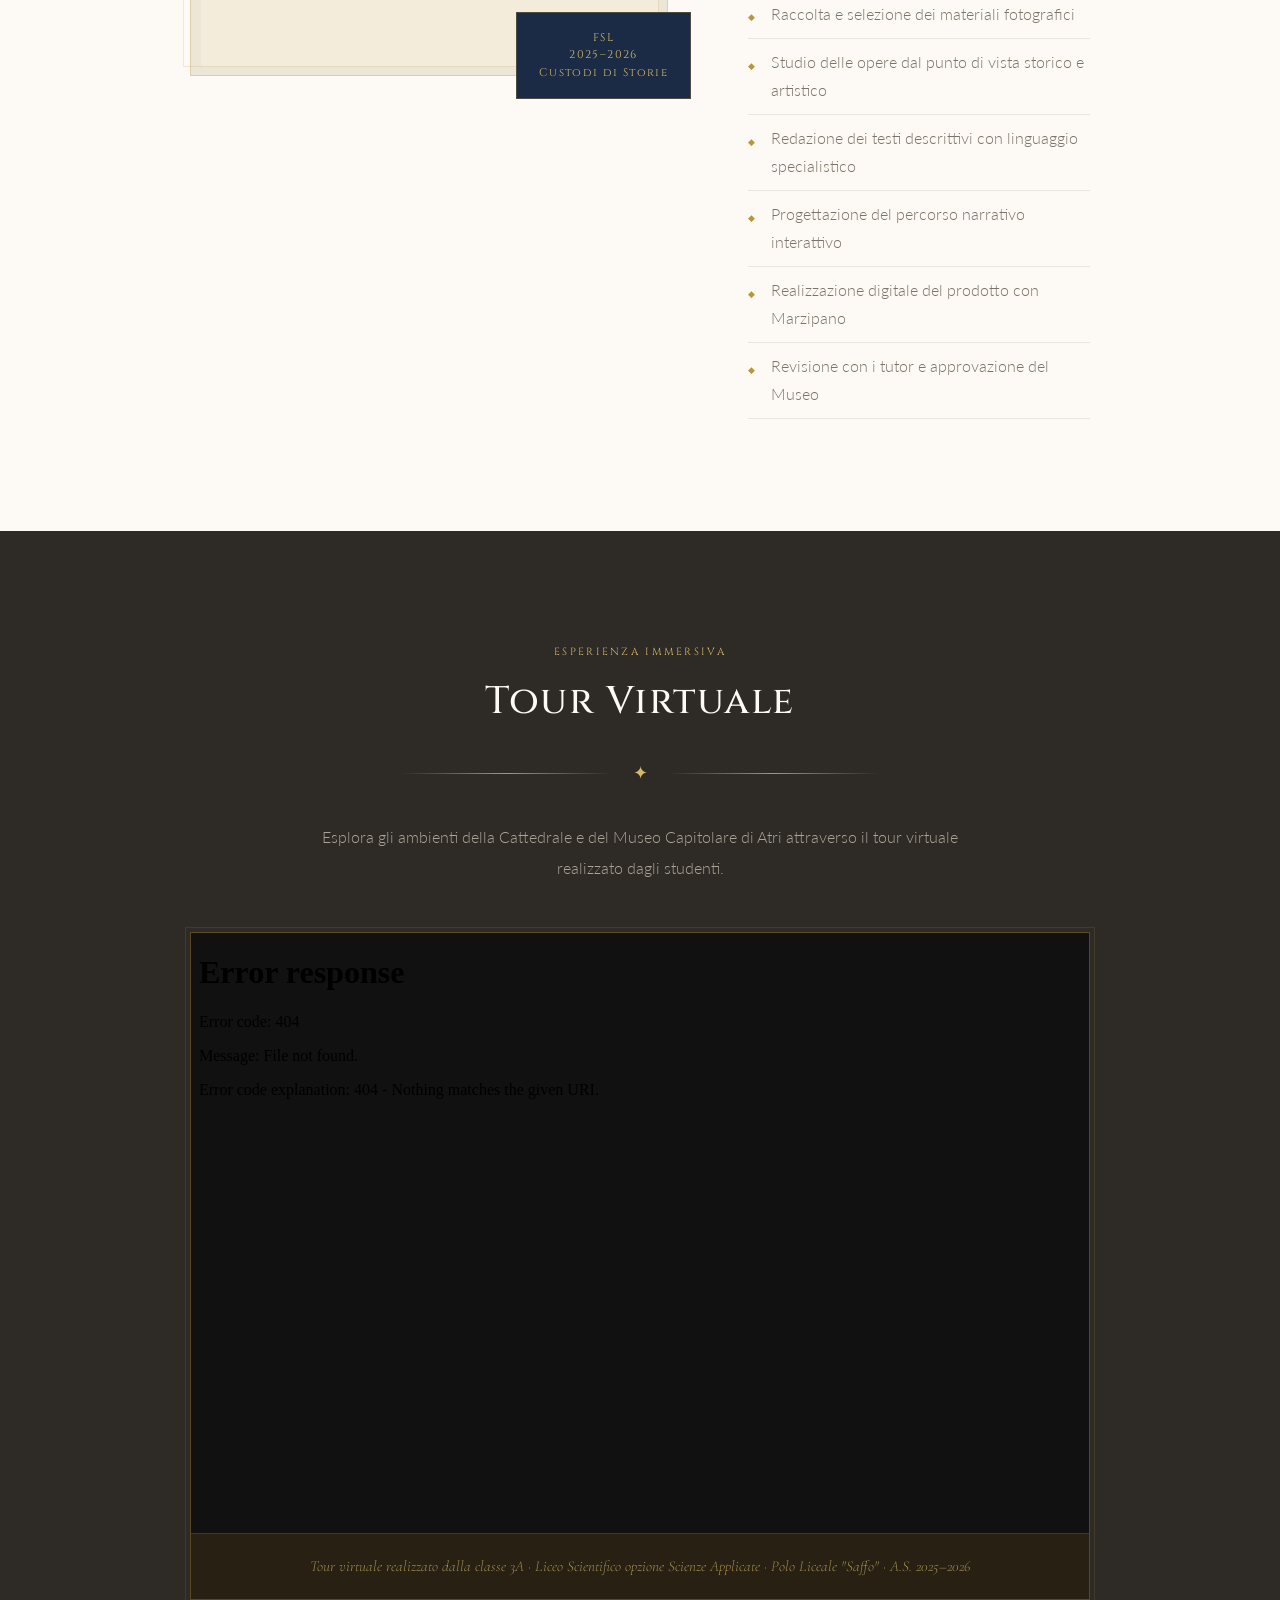
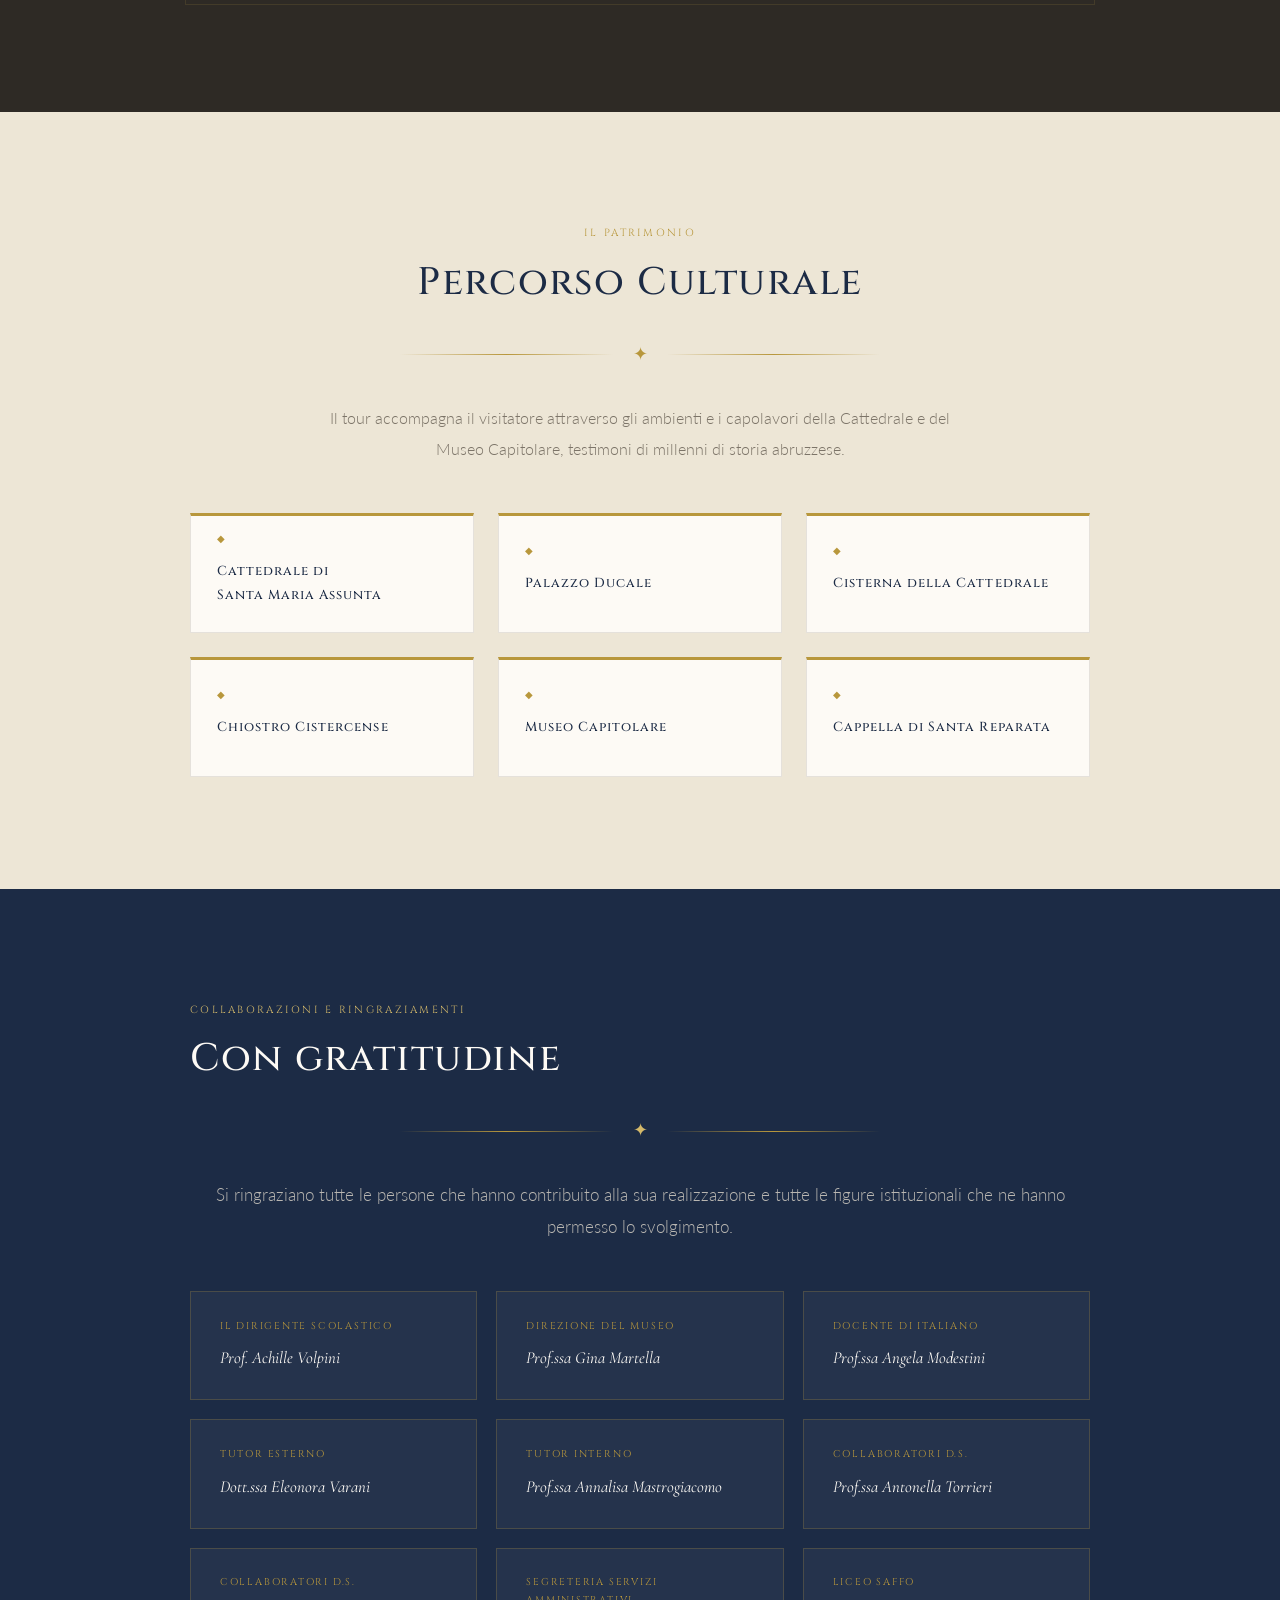
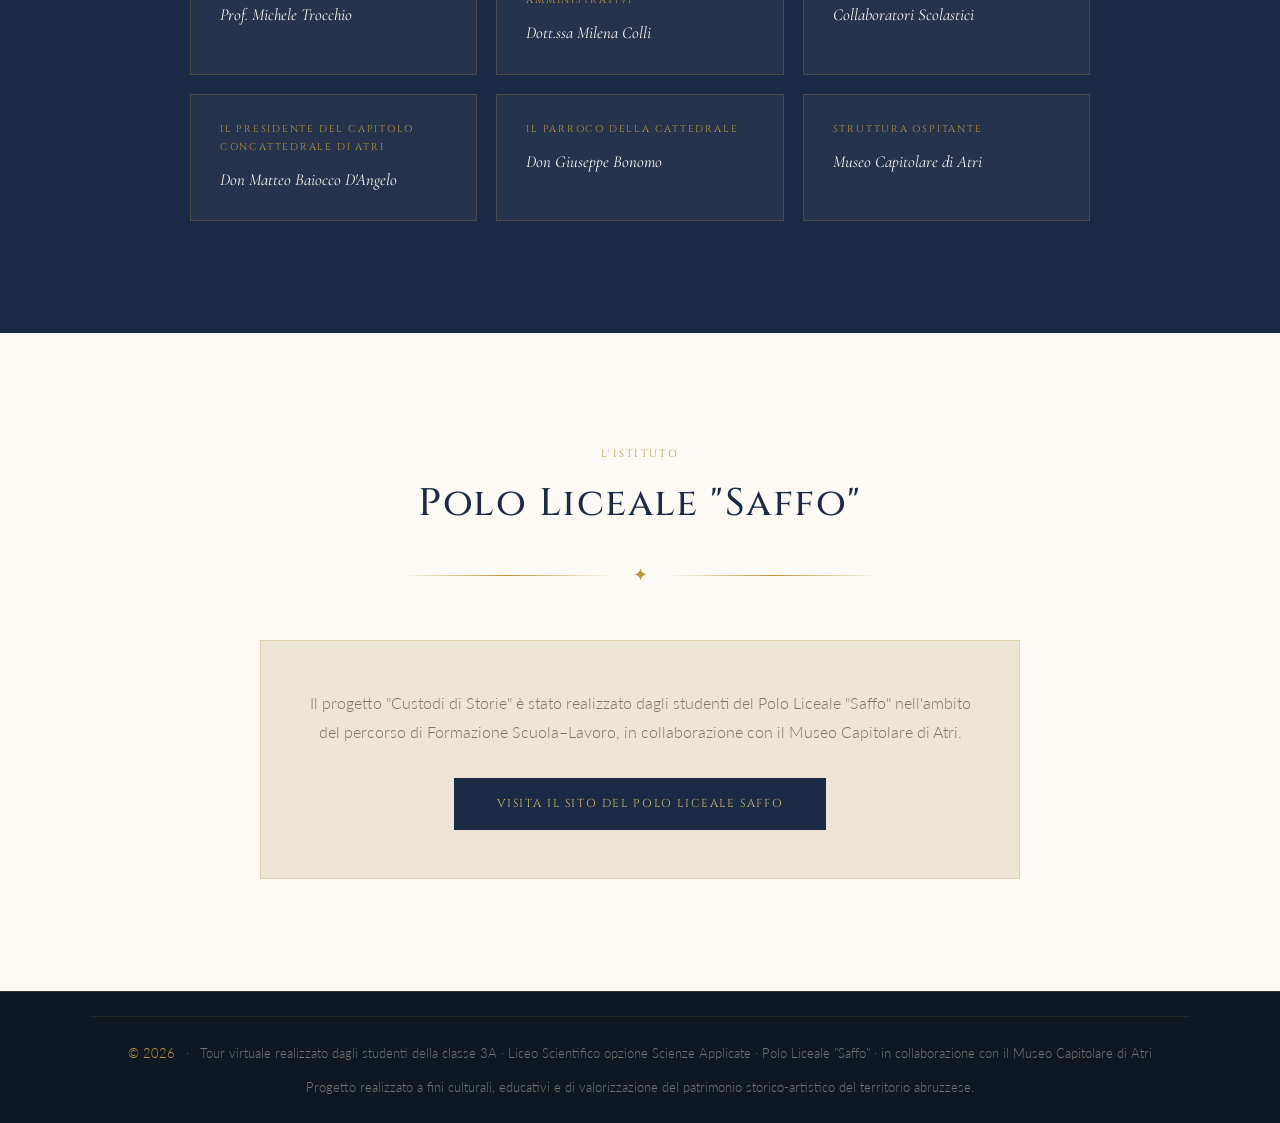
==== commit ad1b5139: "Update index.html" ====
--- a/index.html
+++ b/index.html
@@ -7,7 +7,7 @@
   <link rel="preconnect" href="https://fonts.googleapis.com" />
   <link rel="preconnect" href="https://fonts.gstatic.com" crossorigin />
   <link href="https://fonts.googleapis.com/css2?family=Cormorant+Garamond:ital,wght@0,300;0,400;0,500;0,600;1,300;1,400&family=Cinzel:wght@400;500;600&family=Lato:wght@300;400&display=swap" rel="stylesheet" />
-
+<link rel="icon" href="favicon.ico">
   <style>
     /* variabili colore */
     :root {
@@ -469,7 +469,6 @@
         <iframe
           src="tour/index.html"
           class="tour-iframe"
-          allowfullscreen
           allow="fullscreen"
           title="Tour virtuale 360° — Museo Capitolare di Atri"
           onload="document.getElementById('tourLoader').style.display='none'">
@@ -562,19 +561,33 @@
         </div>
         <div class="grazie-card reveal" style="transition-delay:.30s">
           <p class="role">COLLABORATORI D.S.</p>
-          <p class="name italic">Proff. Antonella Torrieri e Michele Trocchio</p>
+          <p class="name italic">Prof.ssa Antonella Torrieri</p>
         </div>
         <div class="grazie-card reveal" style="transition-delay:.35s">
-          <p class="role">Segreteria Servizi Amministrativi</p>
+        <p class="role">COLLABORATORI D.S.</p>
+          <p class="name italic">Prof. Michele Trocchio</p>
+        </div>
+		<div class="grazie-card reveal" style="transition-delay:.40s">
+           <p class="role">Segreteria Servizi Amministrativi</p>
           <p class="name italic">Dott.ssa Milena Colli</p>
         </div>
-		<div class="grazie-card reveal" style="transition-delay:.40s">
+		
+        <div class="grazie-card reveal" style="transition-delay:.40s">
           <p class="role">Liceo Saffo</p>
           <p class="name italic">Collaboratori Scolastici</p>
 		
         </div>
+		<div class="grazie-card reveal" style="transition-delay:.45s">
+          <p class="role">Il presidente del Capitolo Concattedrale di Atri </p>
+          <p class="name italic">Don Matteo Baiocco D'Angelo</p>
 		
-        <div class="grazie-card reveal" style="transition-delay:.40s">
+        </div>
+		<div class="grazie-card reveal" style="transition-delay:.50s">
+          <p class="role">Il Parroco della cattedrale </p>
+          <p class="name italic">Don Giuseppe Bonomo</p>
+		
+        </div>
+		<div class="grazie-card reveal" style="transition-delay:.55s">
           <p class="role">Struttura Ospitante</p>
           <p class="name italic">Museo Capitolare di Atri</p>
 		
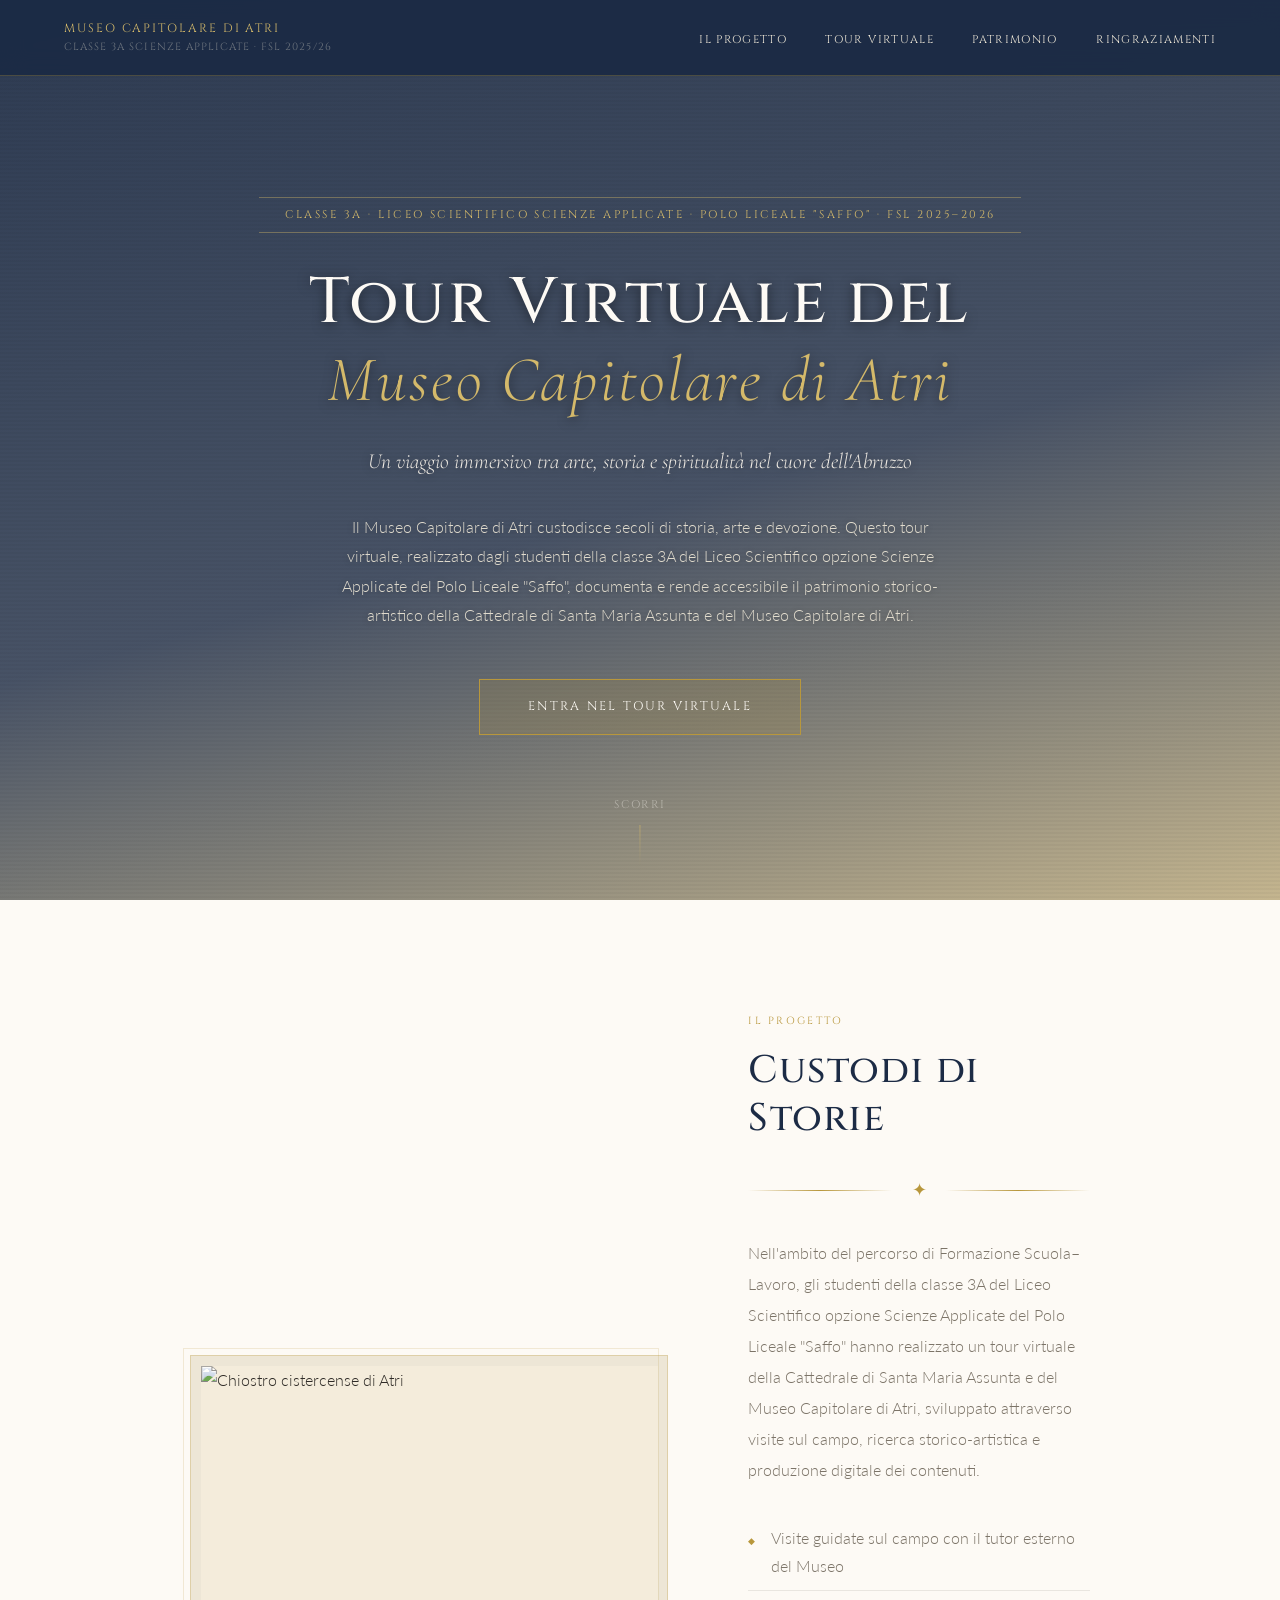
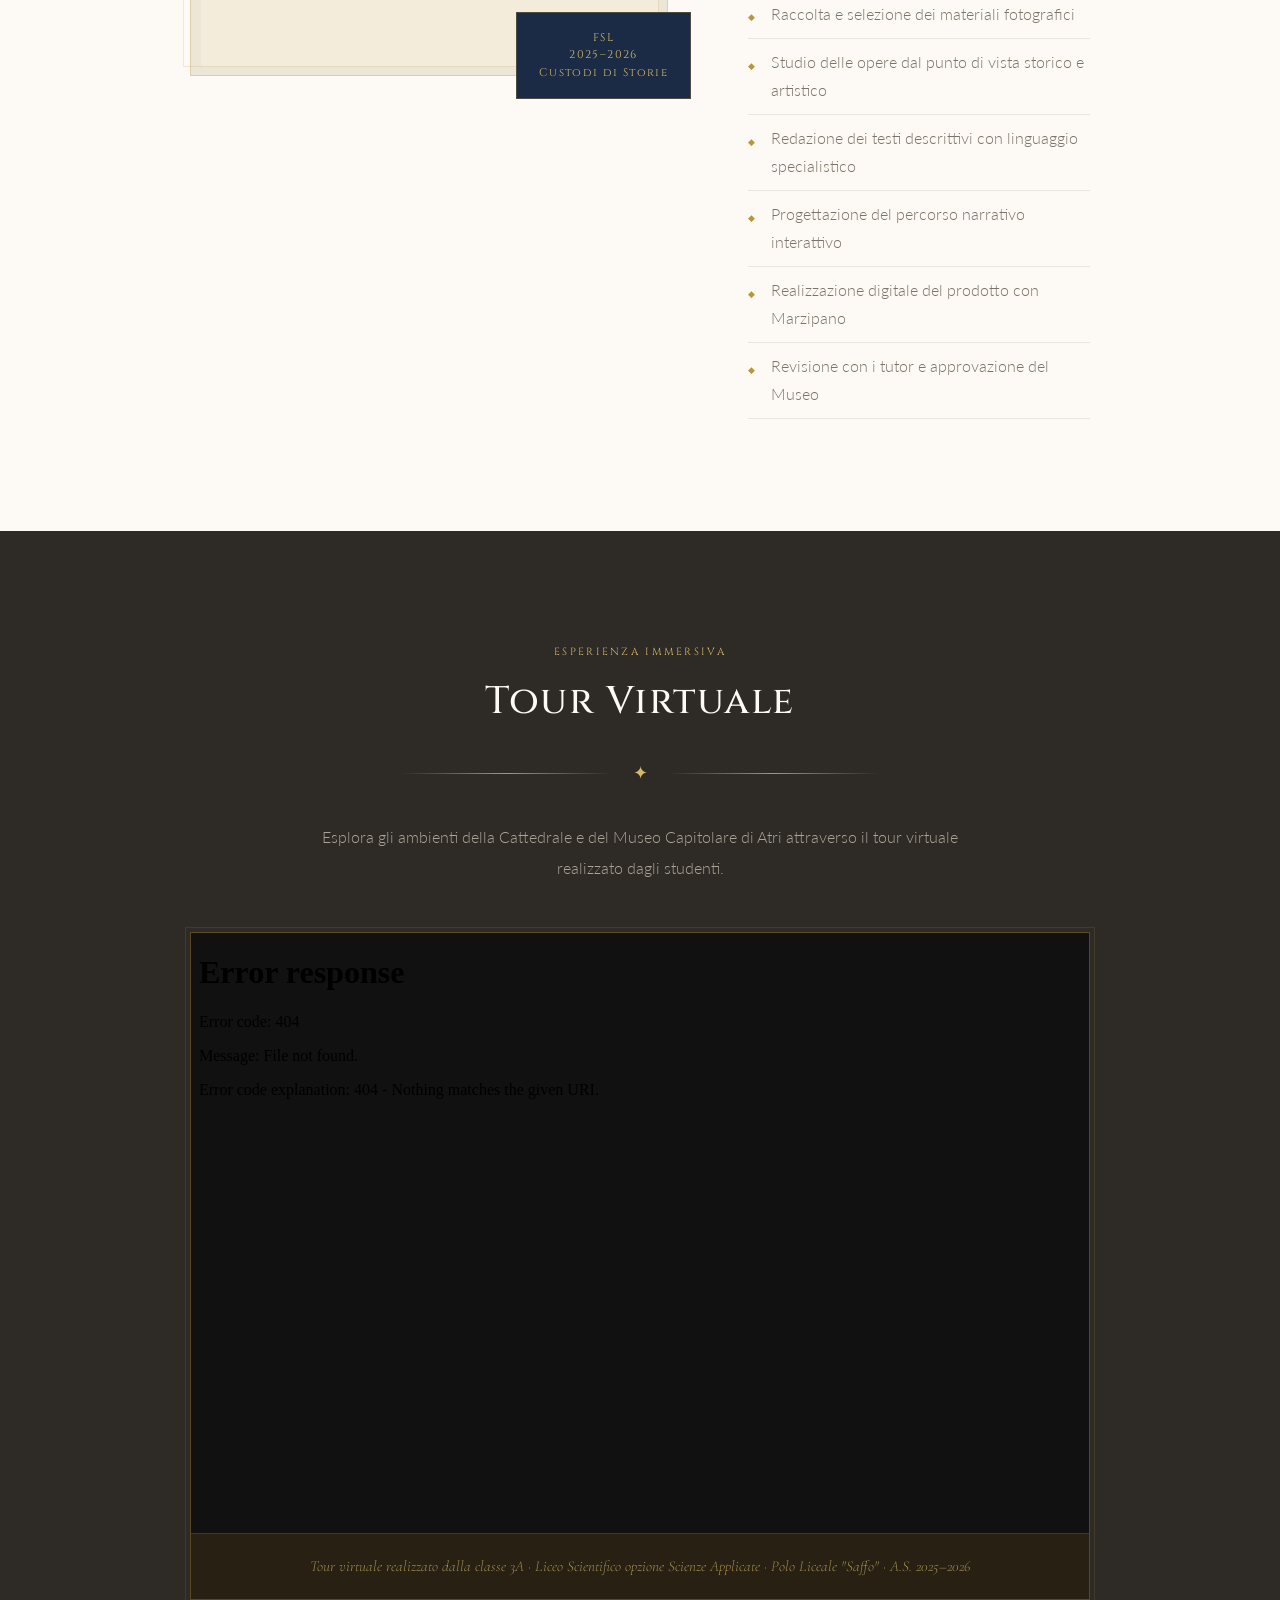
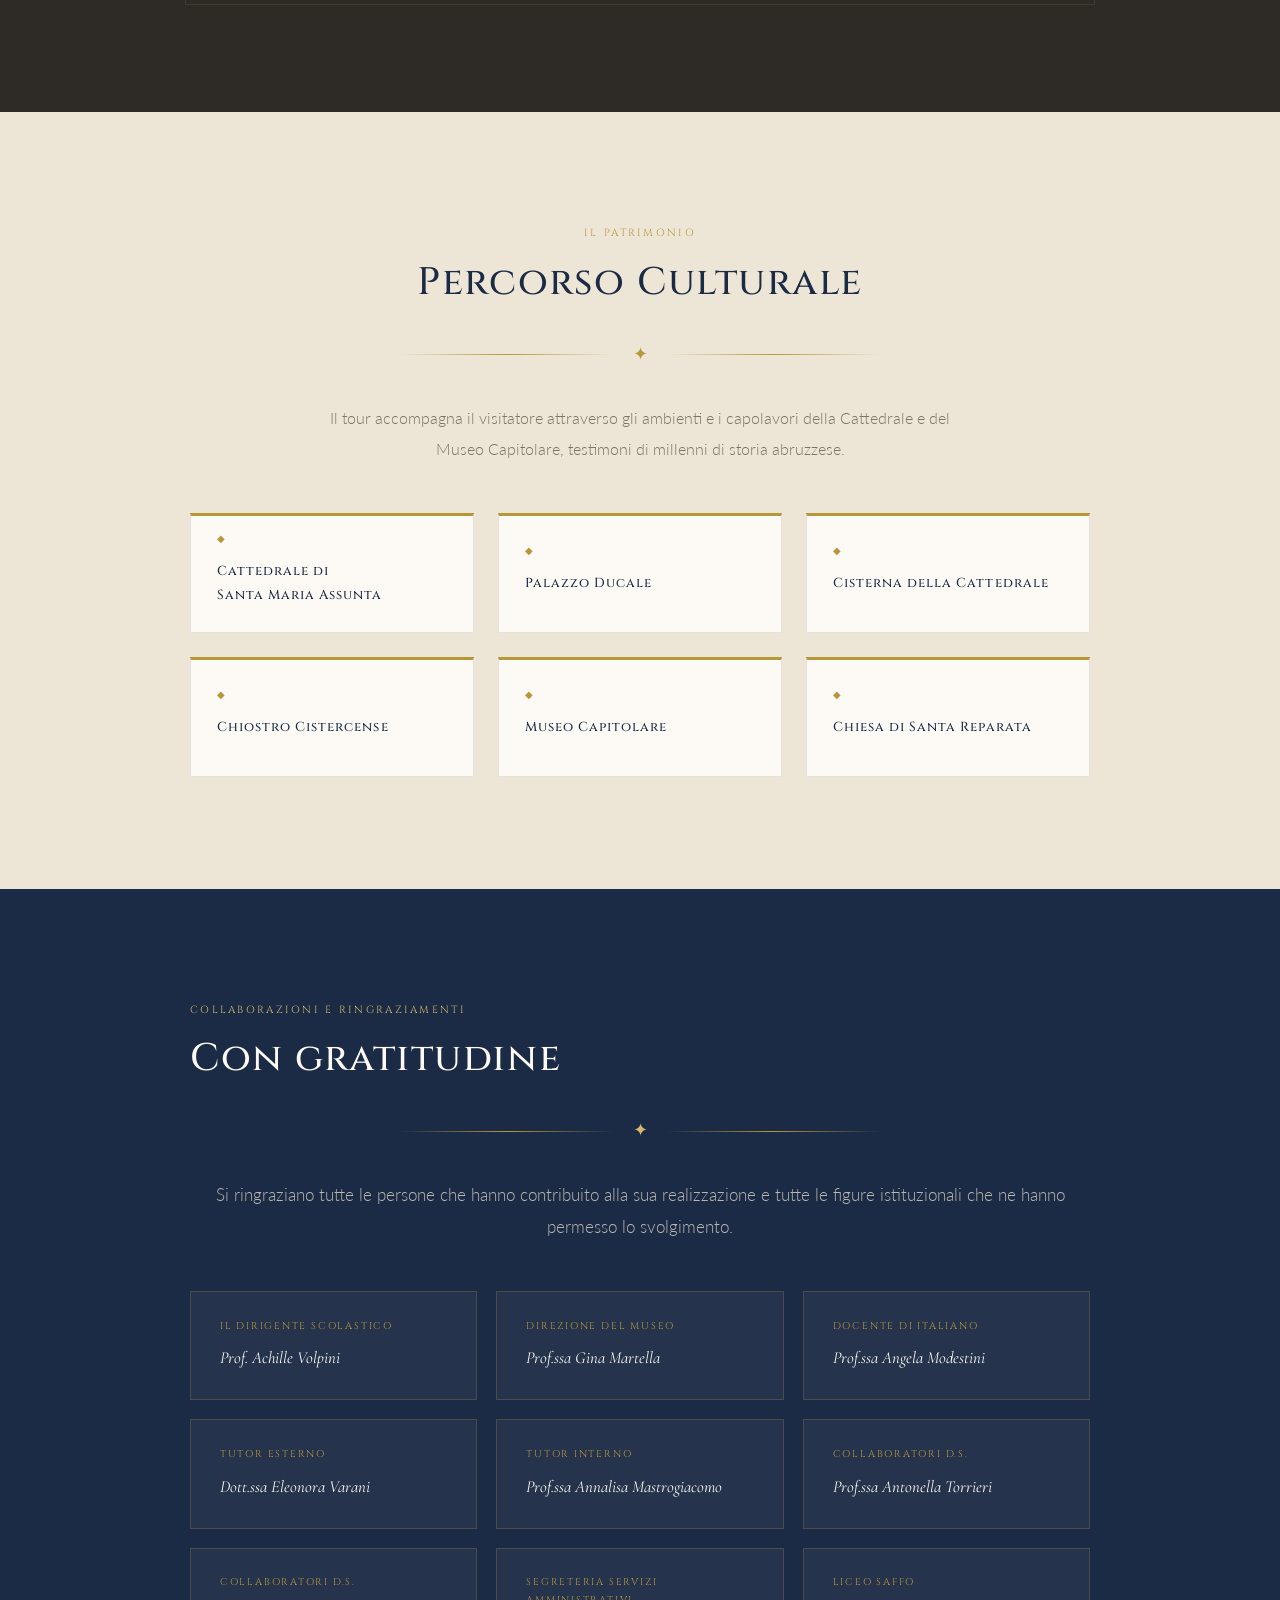
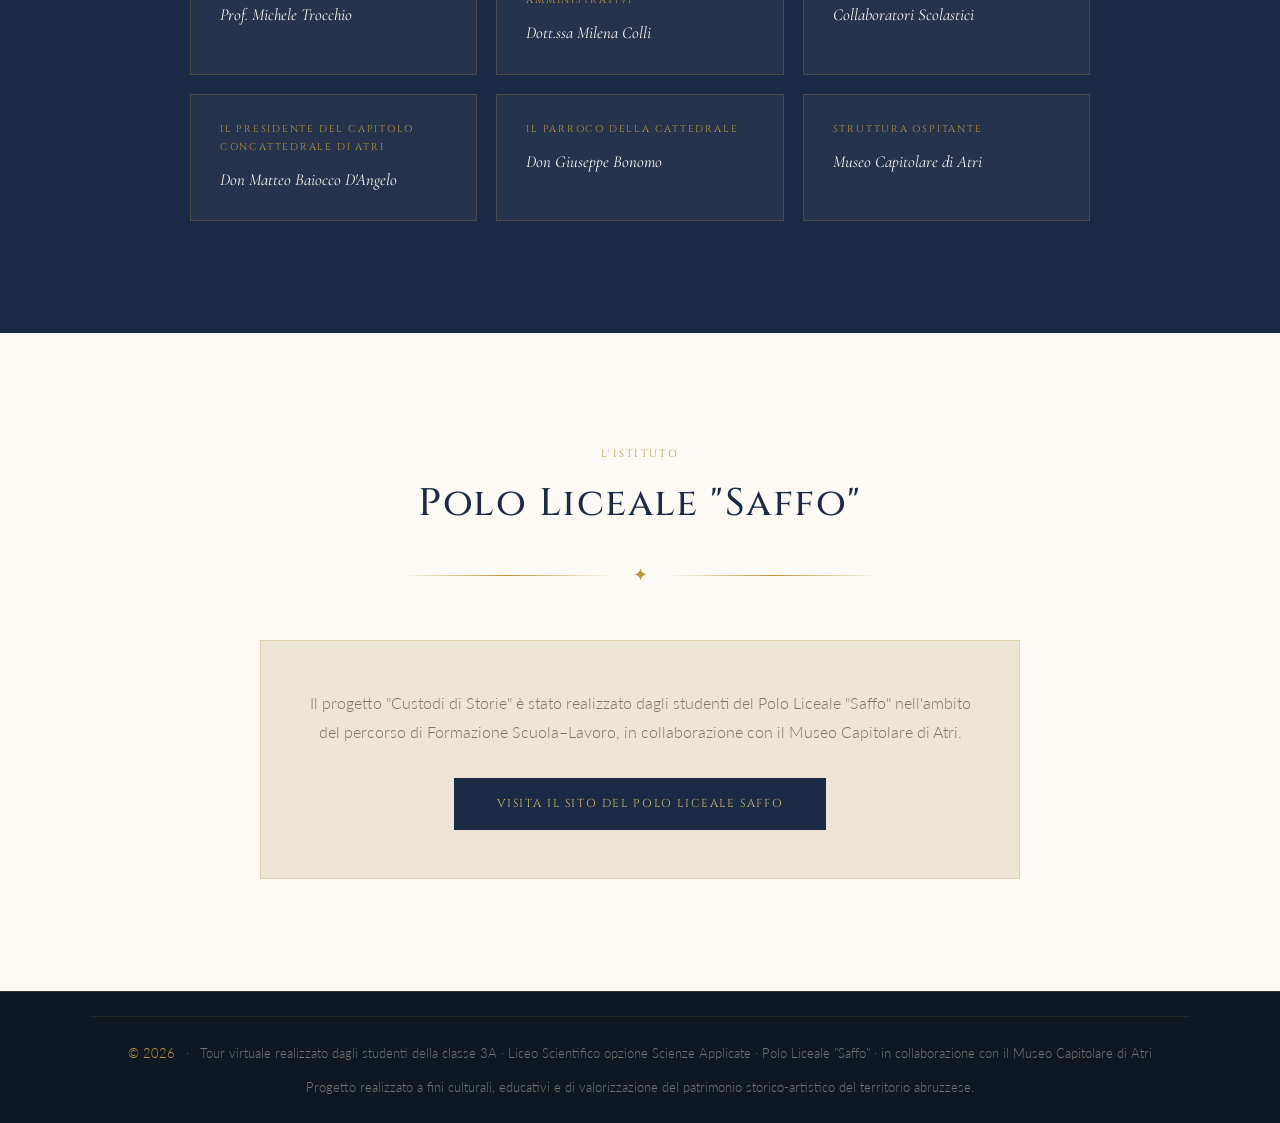
==== commit 2cd66b6e: "Update index.html" ====
--- a/index.html
+++ b/index.html
@@ -520,7 +520,7 @@
 
         <div class="card reveal" style="transition-delay:.30s">
           <div class="card-icon">◆</div>
-          <h3>Cappella di Santa Reparata</h3>
+          <h3>Chiesa di Santa Reparata</h3>
         </div>
 
       </div>
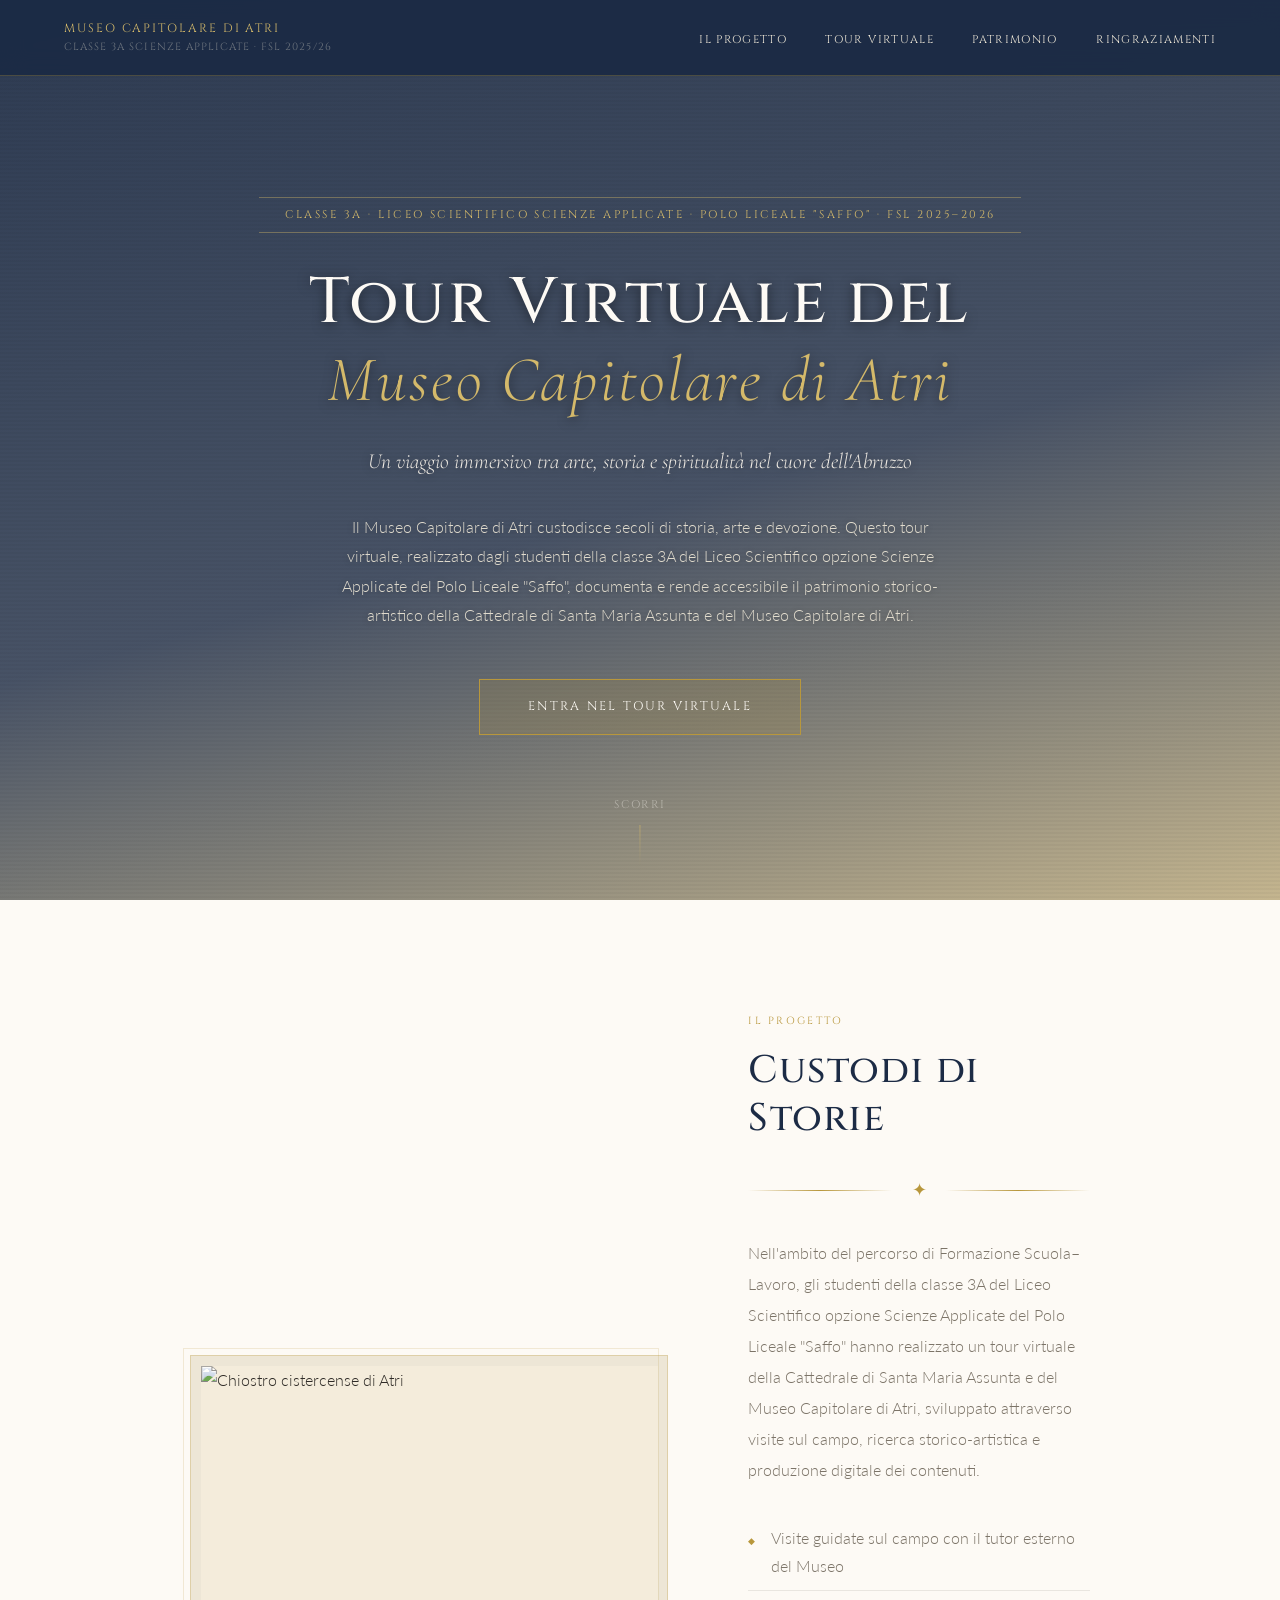
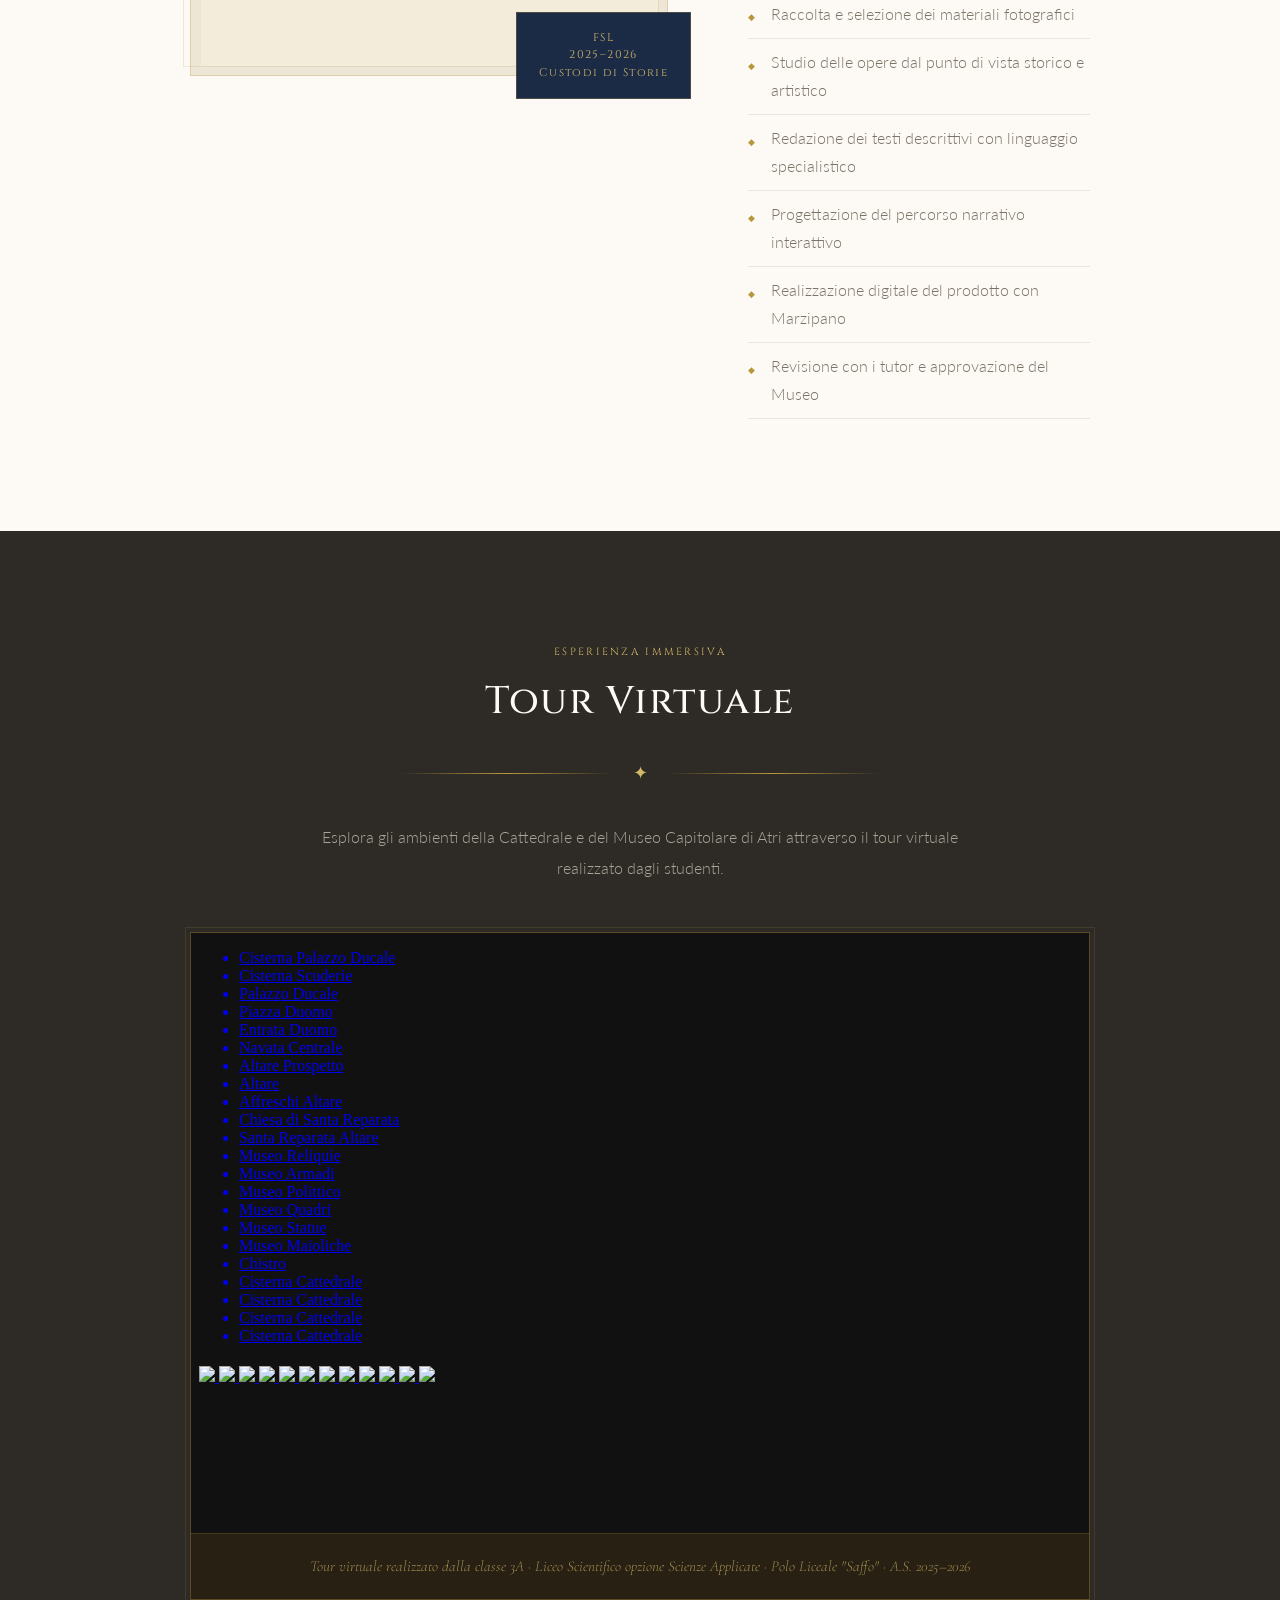
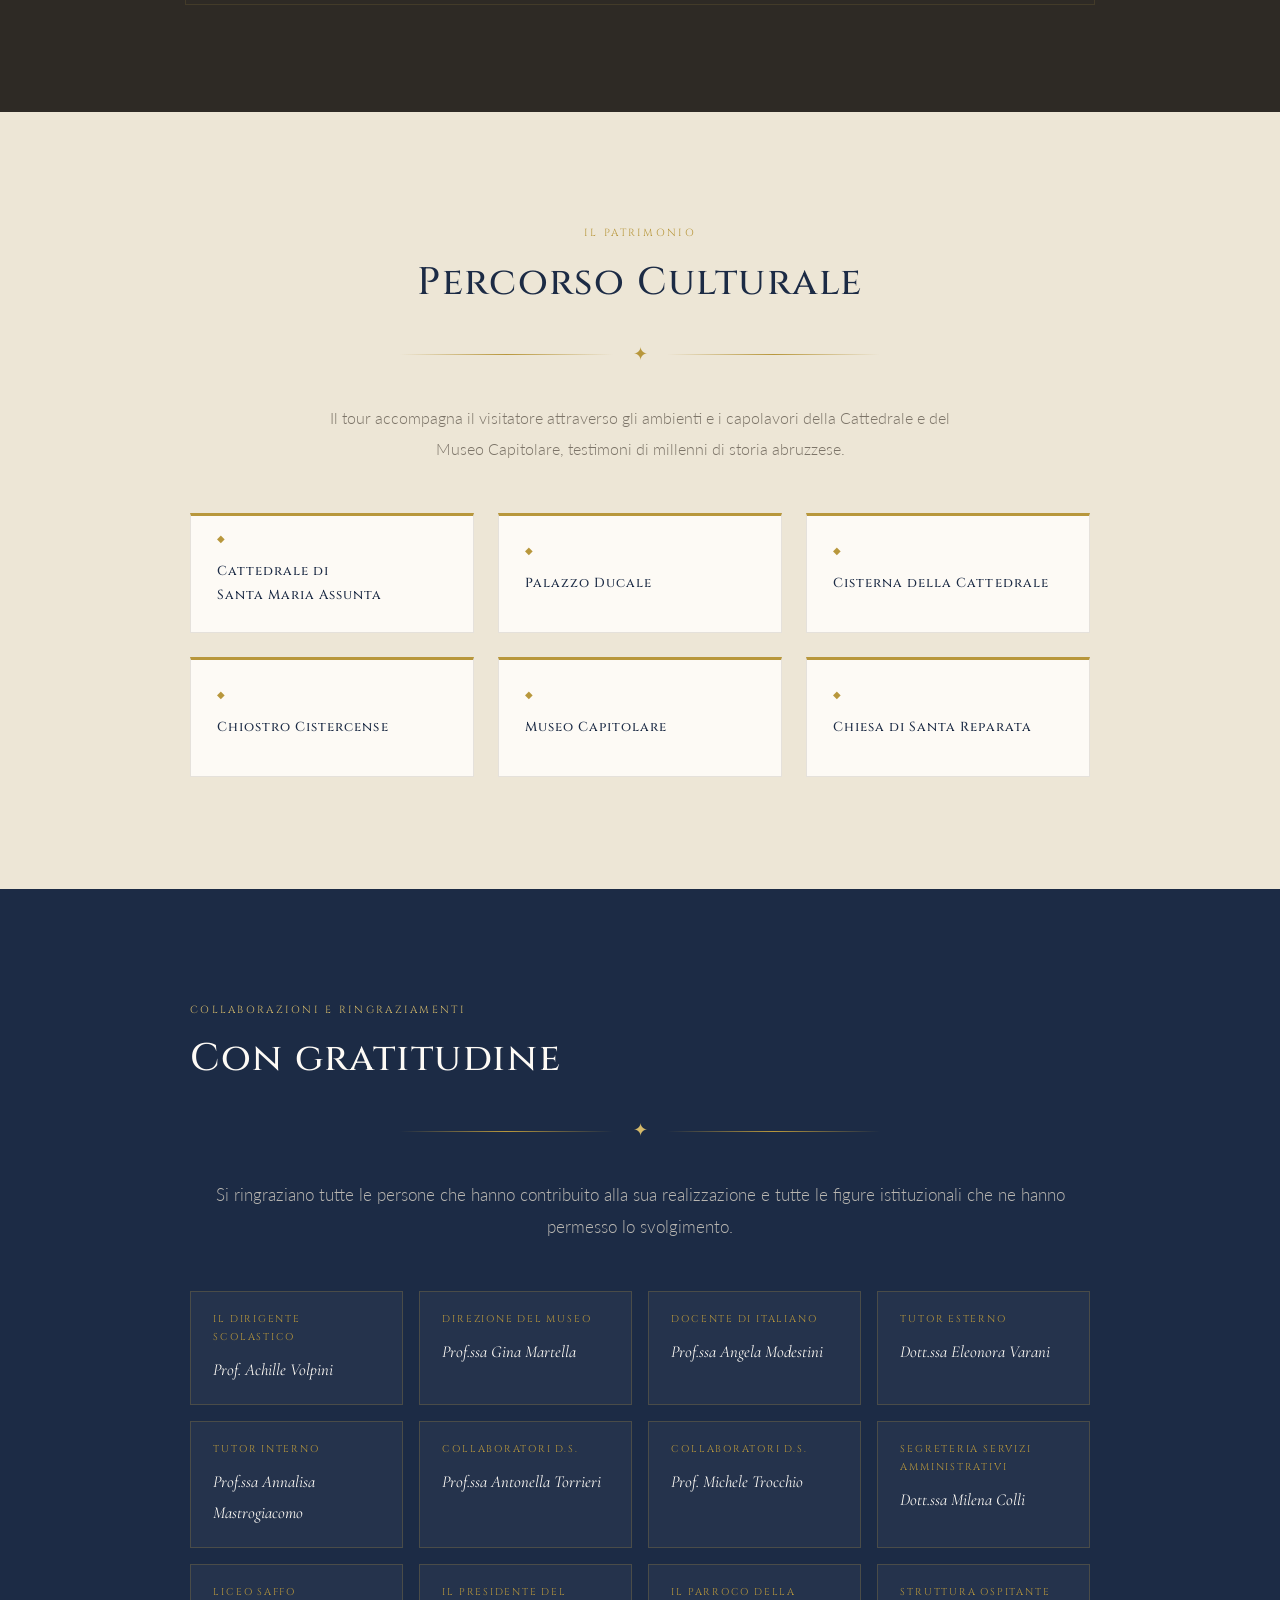
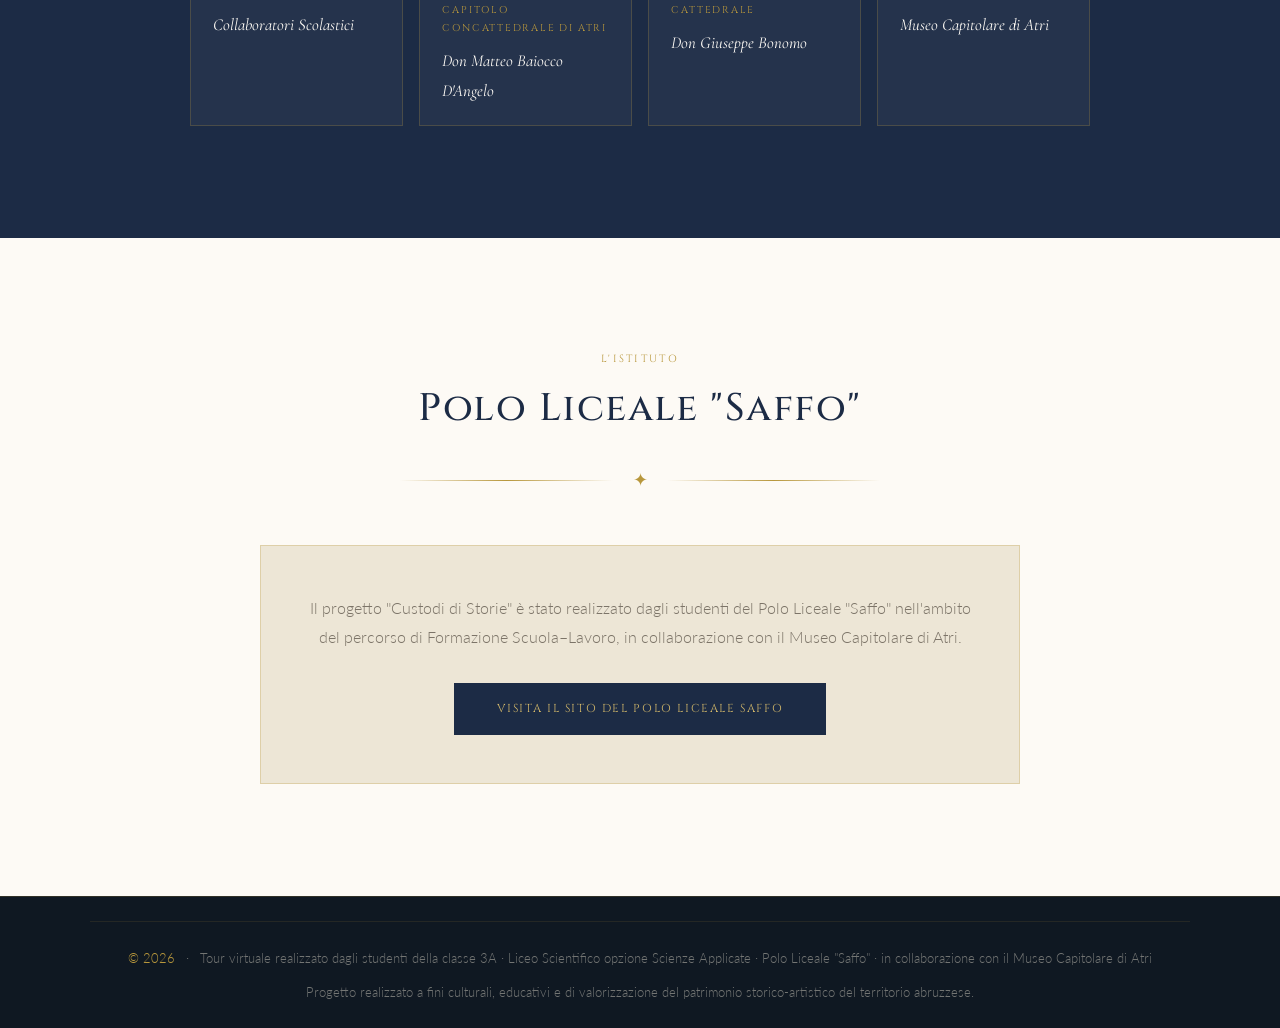
==== commit c71278d6: "Update index.html" ====
--- a/index.html
+++ b/index.html
@@ -261,10 +261,10 @@
     #ringraziamenti .section-title { color: var(--white); }
     .grazie-intro { color: rgba(237,230,214,0.75); font-size: 1.05rem; line-height: 1.9; margin-bottom: 3rem; }
     .grazie-grid {
-      display: grid; grid-template-columns: repeat(auto-fill, minmax(240px, 1fr)); gap: 1.2rem;
+      display: grid; grid-template-columns: repeat(4, 1fr); gap: 1rem;
     }
     .grazie-card {
-      border: 1px solid rgba(184,151,60,0.25); padding: 1.6rem 1.8rem;
+      border: 1px solid rgba(184,151,60,0.25); padding: 1.2rem 1.4rem;
       background: rgba(255,255,255,0.04);
     }
     .grazie-card .role {
@@ -343,6 +343,7 @@
       .progetto-grid { grid-template-columns: 1fr; gap: 3rem; }
       .progetto-badge { position: static; margin-top: 1rem; display: inline-block; }
       .cards-grid { grid-template-columns: repeat(2, 1fr); grid-auto-rows: auto; }
+      .grazie-grid { grid-template-columns: repeat(3, 1fr); }
       .istituzione-box::before { display: none; } /* evita overflow laterale su tablet */
       .tour-frame-wrapper::before { display: none; } /* evita overflow su schermi stretti */
     }
@@ -356,7 +357,7 @@
       .cta-btn { padding: 0.8rem 1.8rem; font-size: 0.68rem; }
       .tour-iframe { height: 260px; }
       .cards-grid { grid-template-columns: 1fr 1fr; grid-auto-rows: auto; }
-      .grazie-grid { grid-template-columns: 1fr; }
+      .grazie-grid { grid-template-columns: repeat(2, 1fr); }
       .istituzione-box { padding: 2rem 1.2rem; }
       .istituzione-link { padding: 0.8rem 1.4rem; font-size: 0.65rem; }
       .ornament { max-width: 280px; }
@@ -373,6 +374,7 @@
       .hero-eyebrow { font-size: 0.45rem; letter-spacing: 0.08em; padding: 0.35rem 0.6rem; }
       .hero h1 { font-size: 1.6rem; }
       .cards-grid { grid-template-columns: 1fr; }
+      .grazie-grid { grid-template-columns: 1fr; }
       .container { padding: 0 0.8rem; }
       .grazie-card { padding: 1.2rem 1rem; }
     }
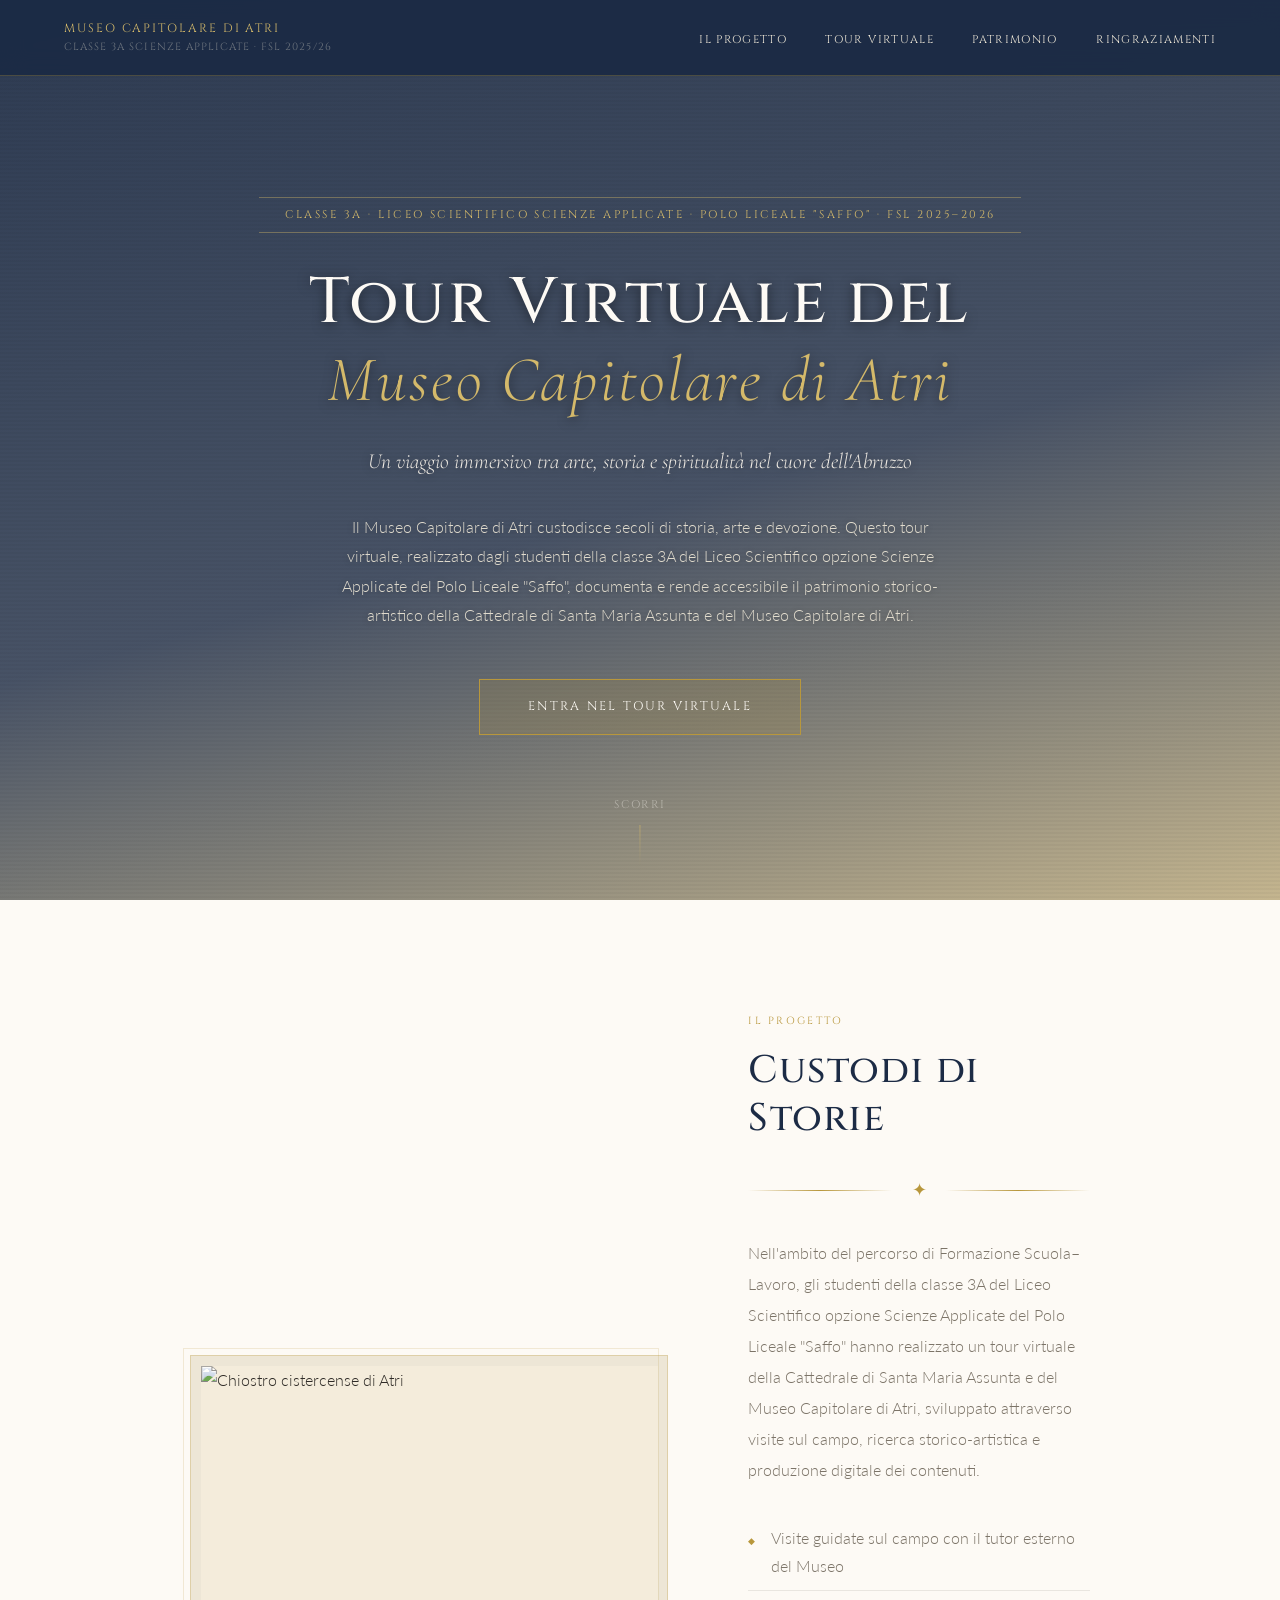
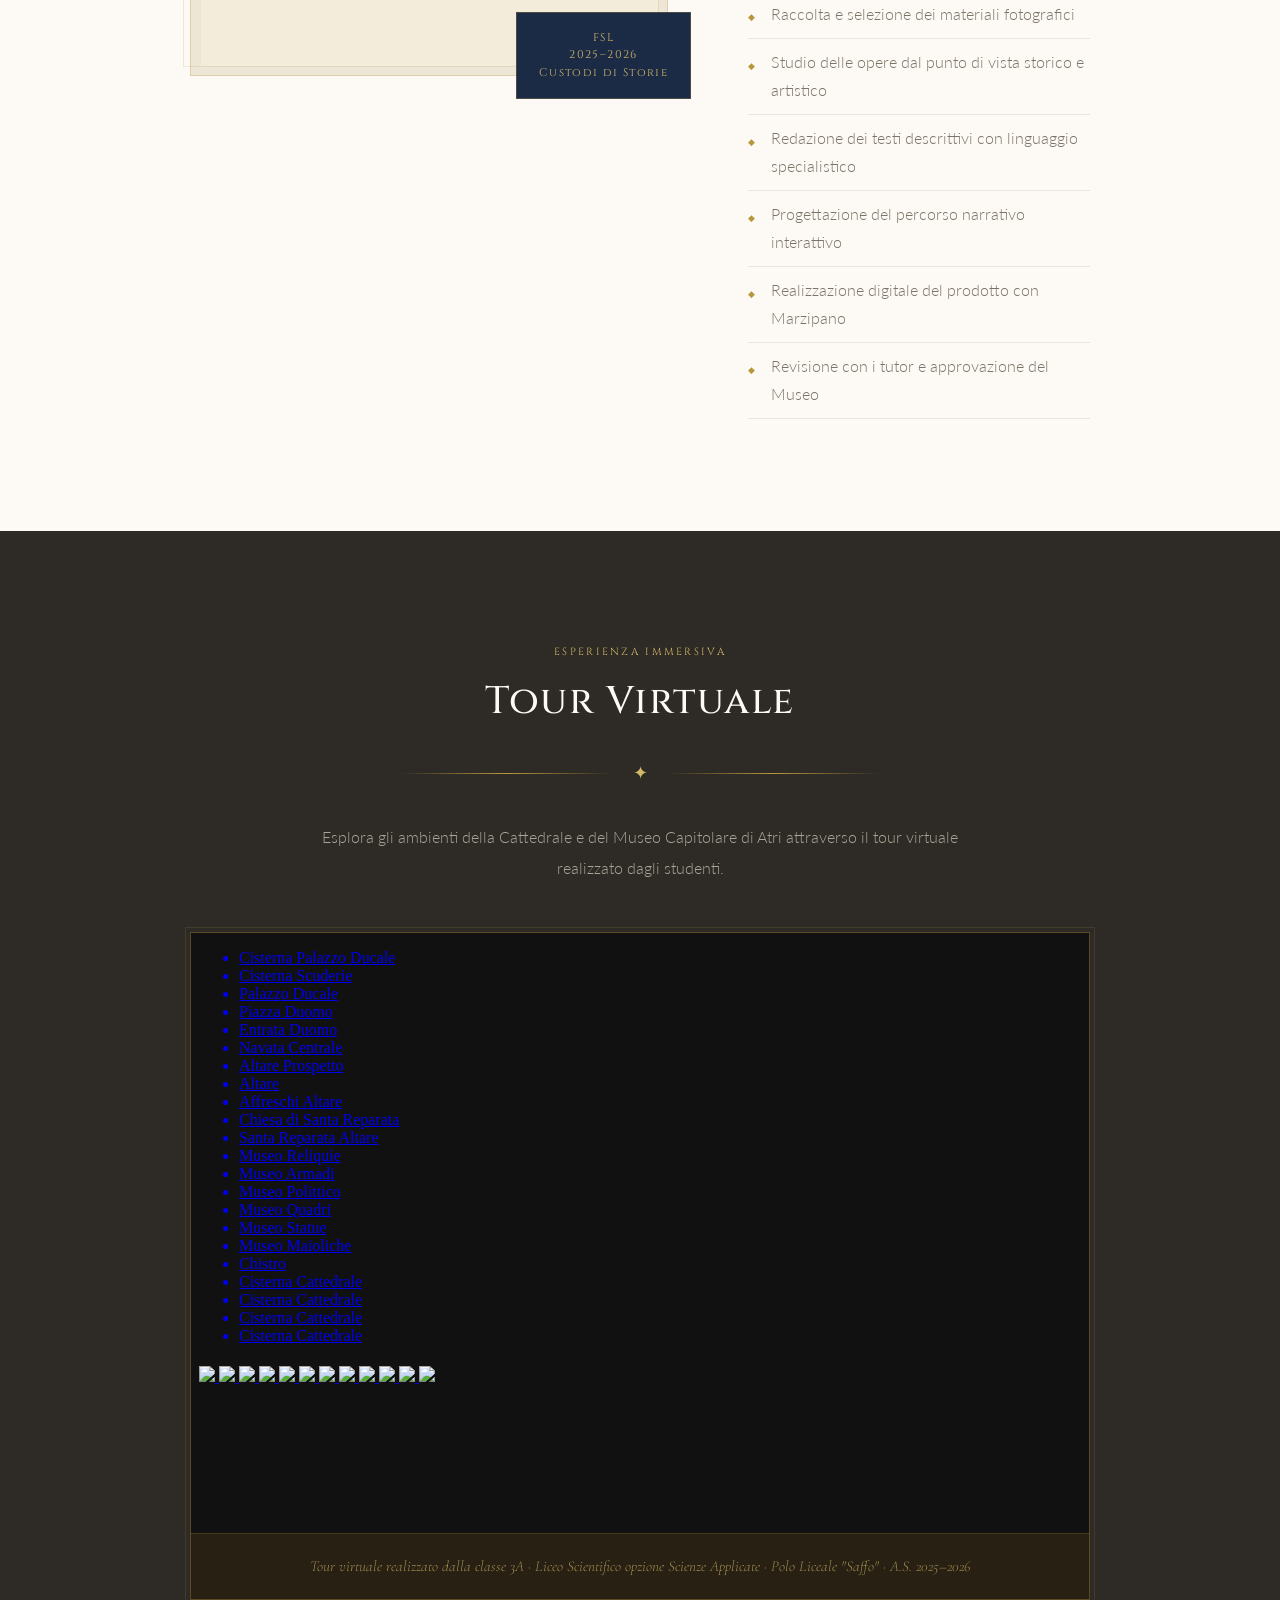
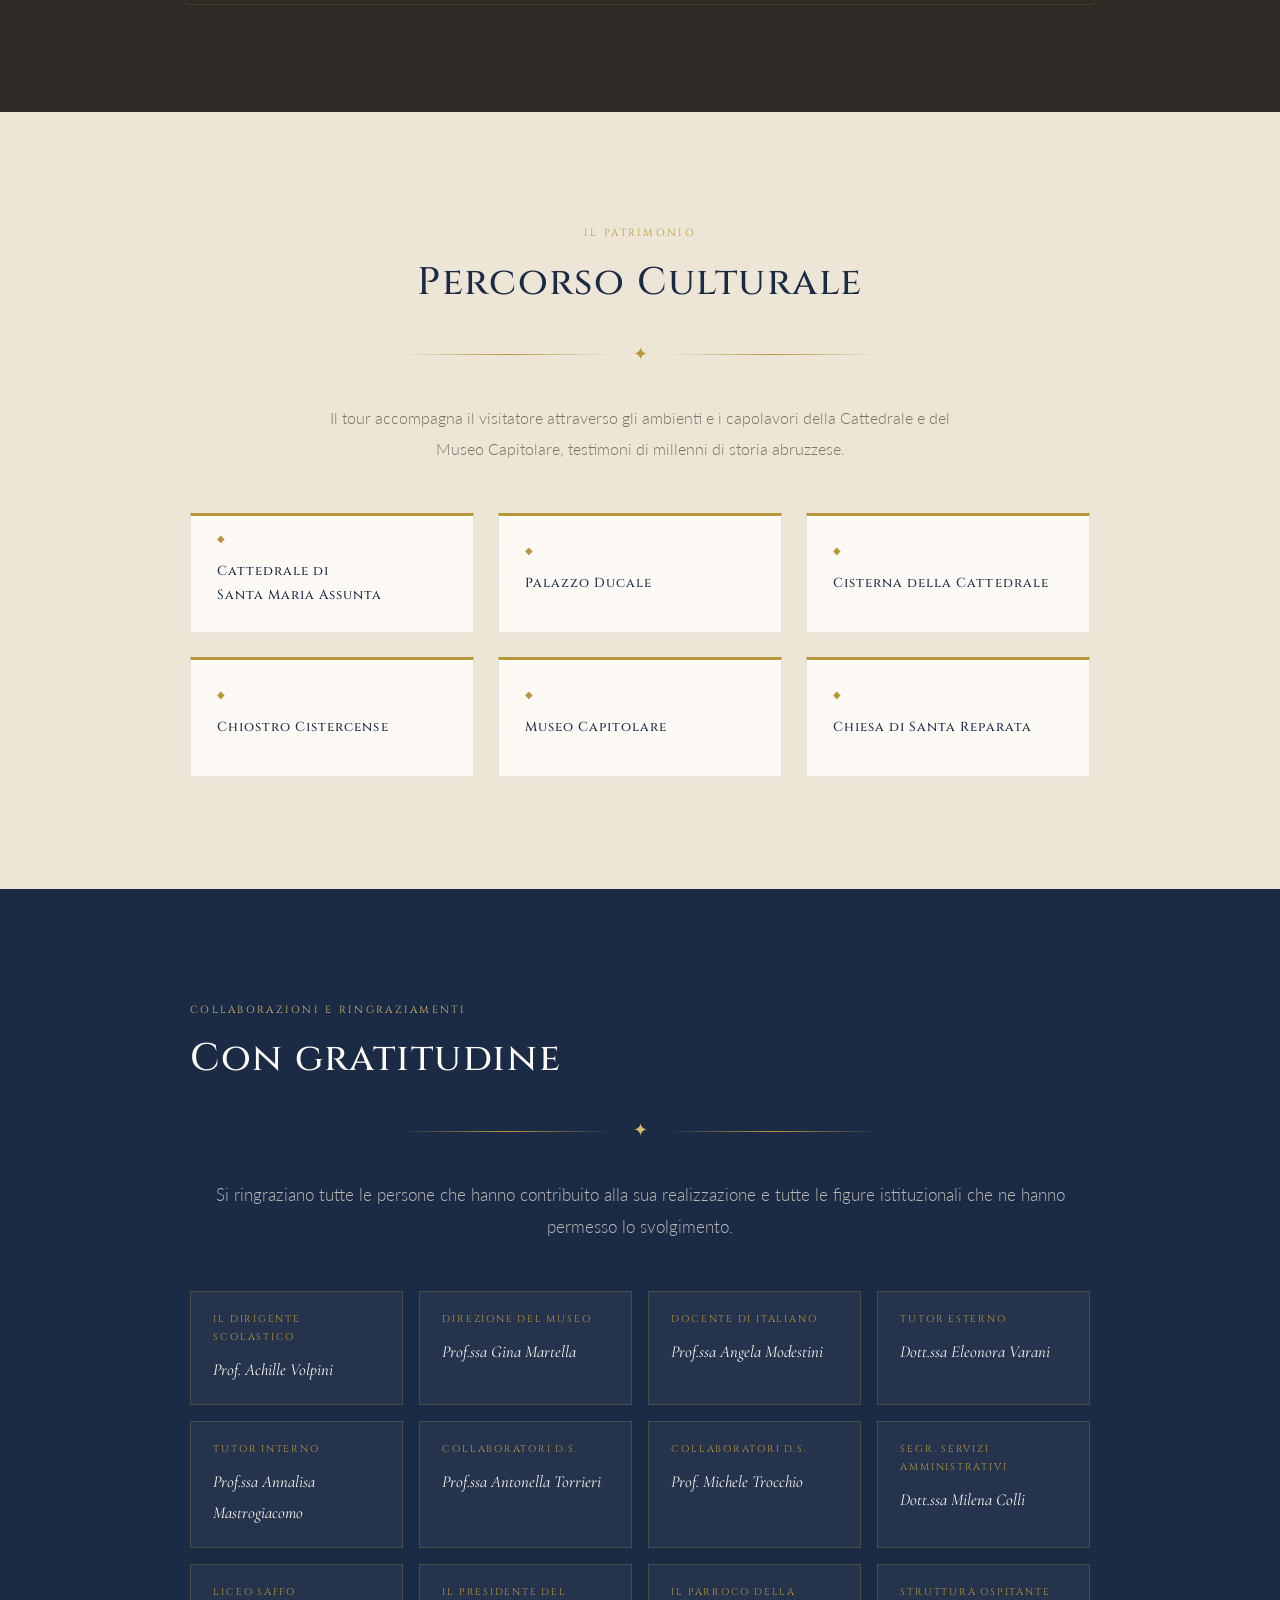
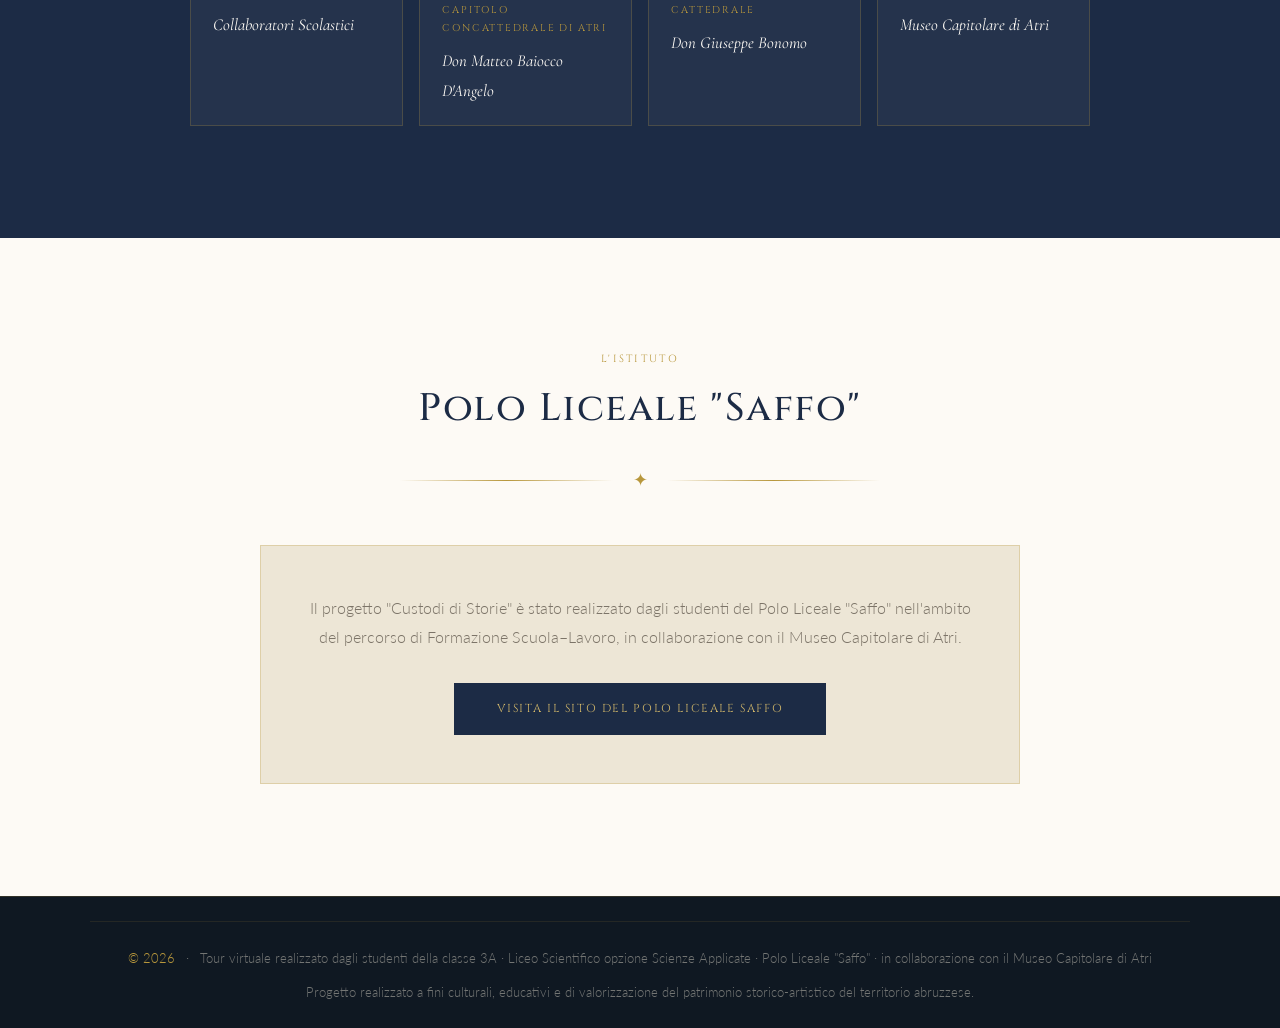
==== commit 9a080636: "Update index.html" ====
--- a/index.html
+++ b/index.html
@@ -570,7 +570,7 @@
           <p class="name italic">Prof. Michele Trocchio</p>
         </div>
 		<div class="grazie-card reveal" style="transition-delay:.40s">
-           <p class="role">Segreteria Servizi Amministrativi</p>
+           <p class="role">Segr. Servizi Amministrativi</p>
           <p class="name italic">Dott.ssa Milena Colli</p>
         </div>
 		
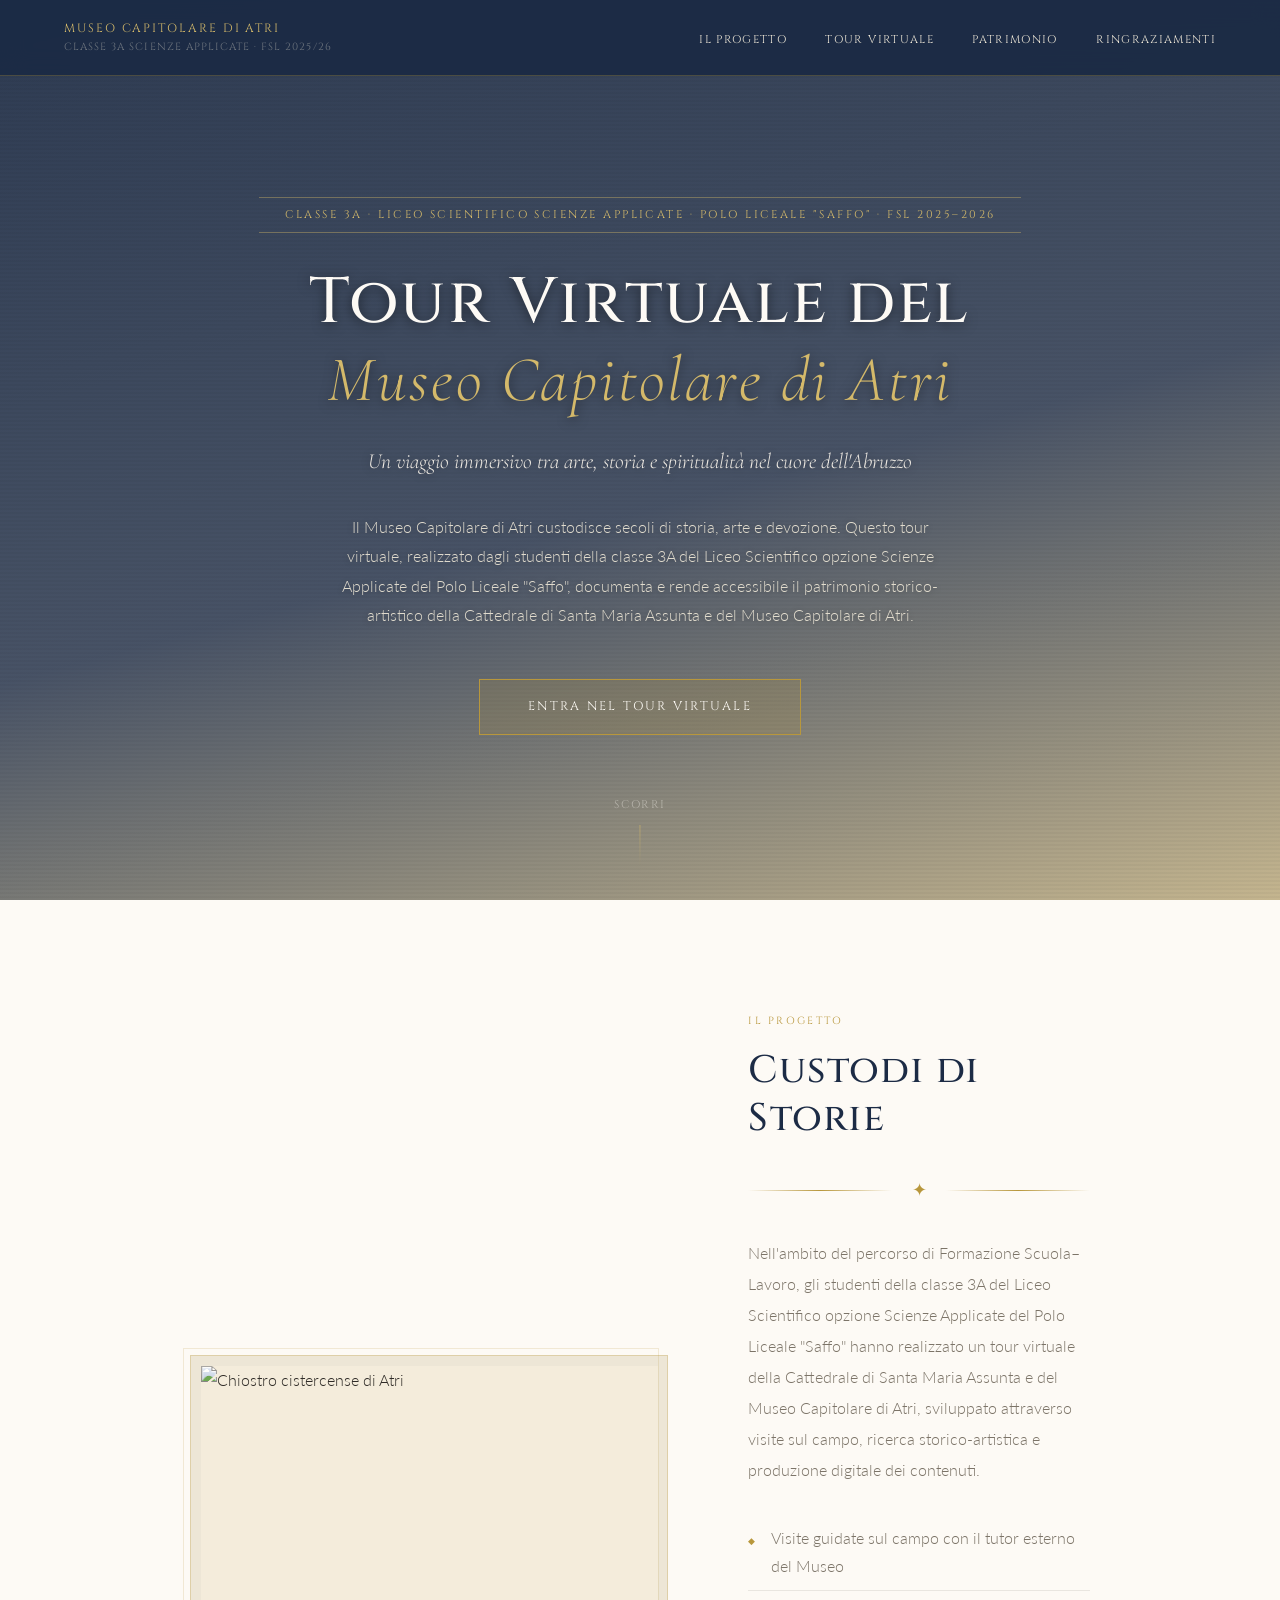
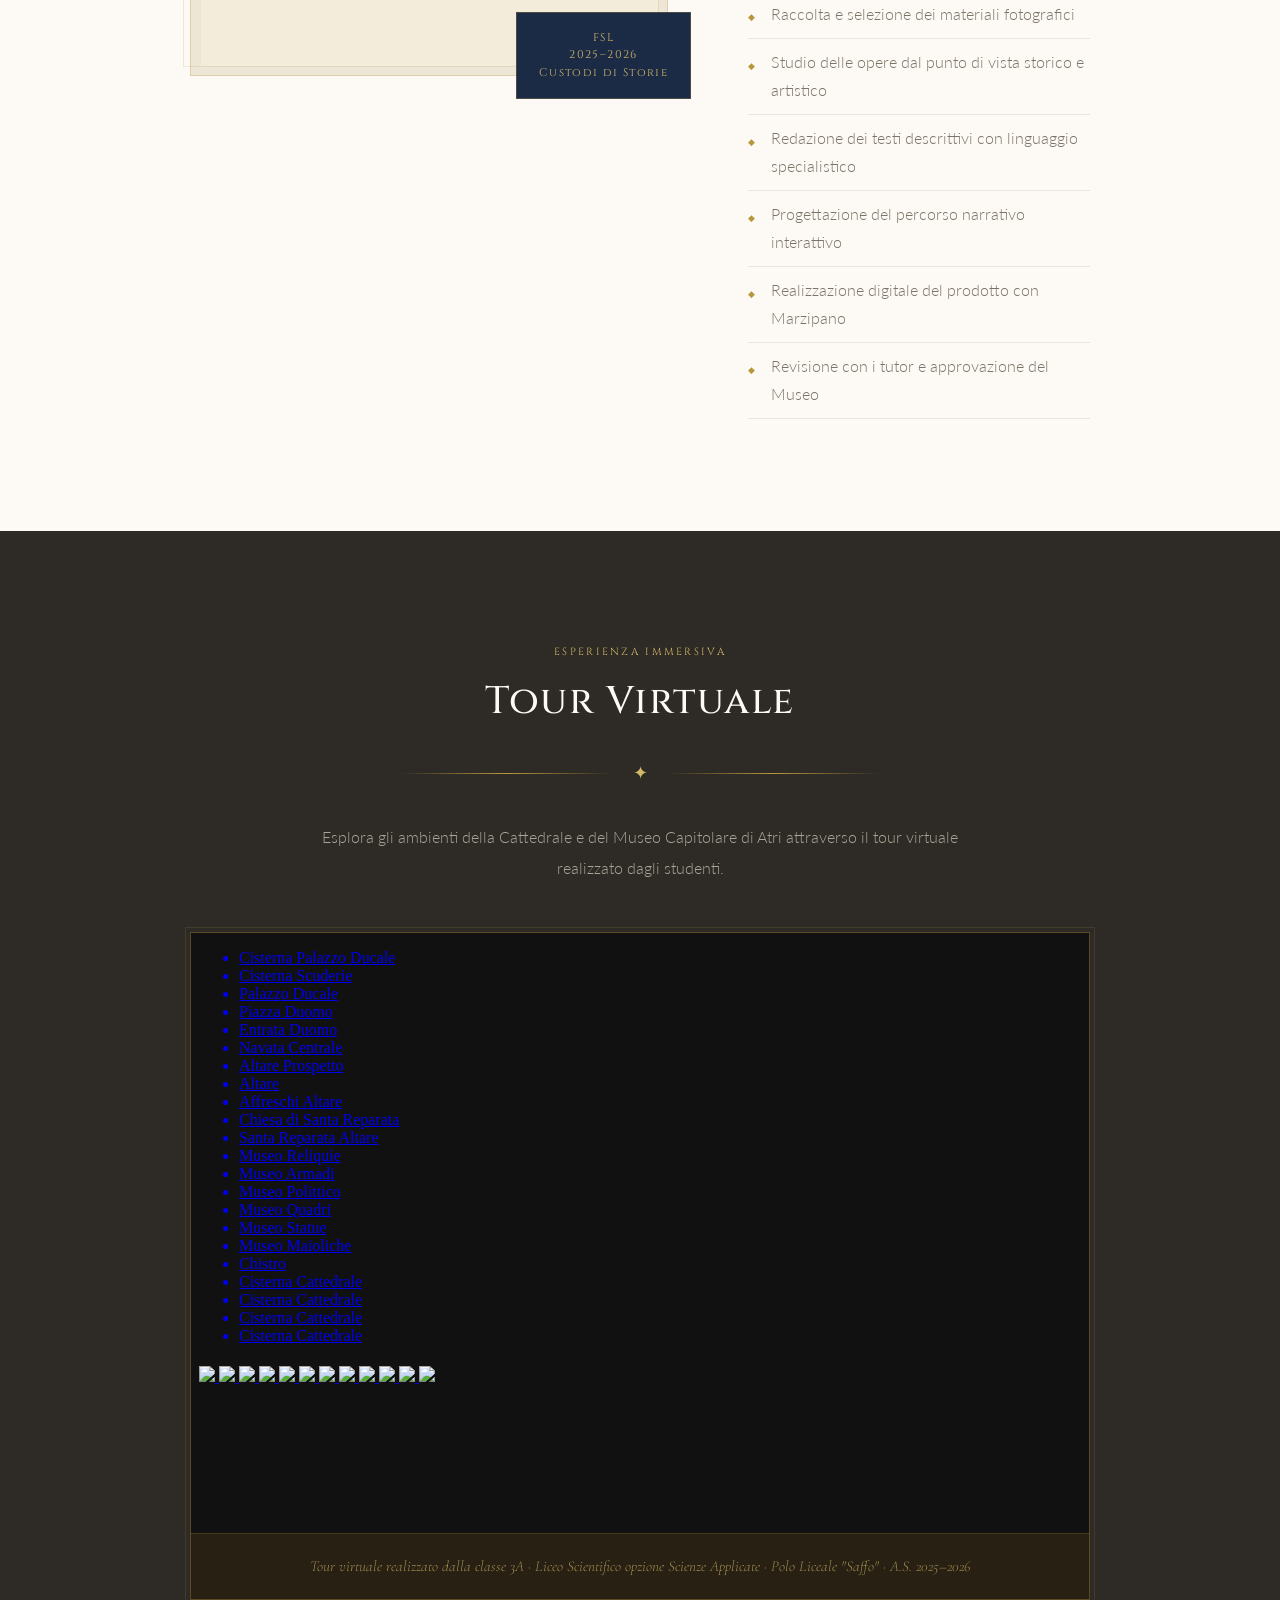
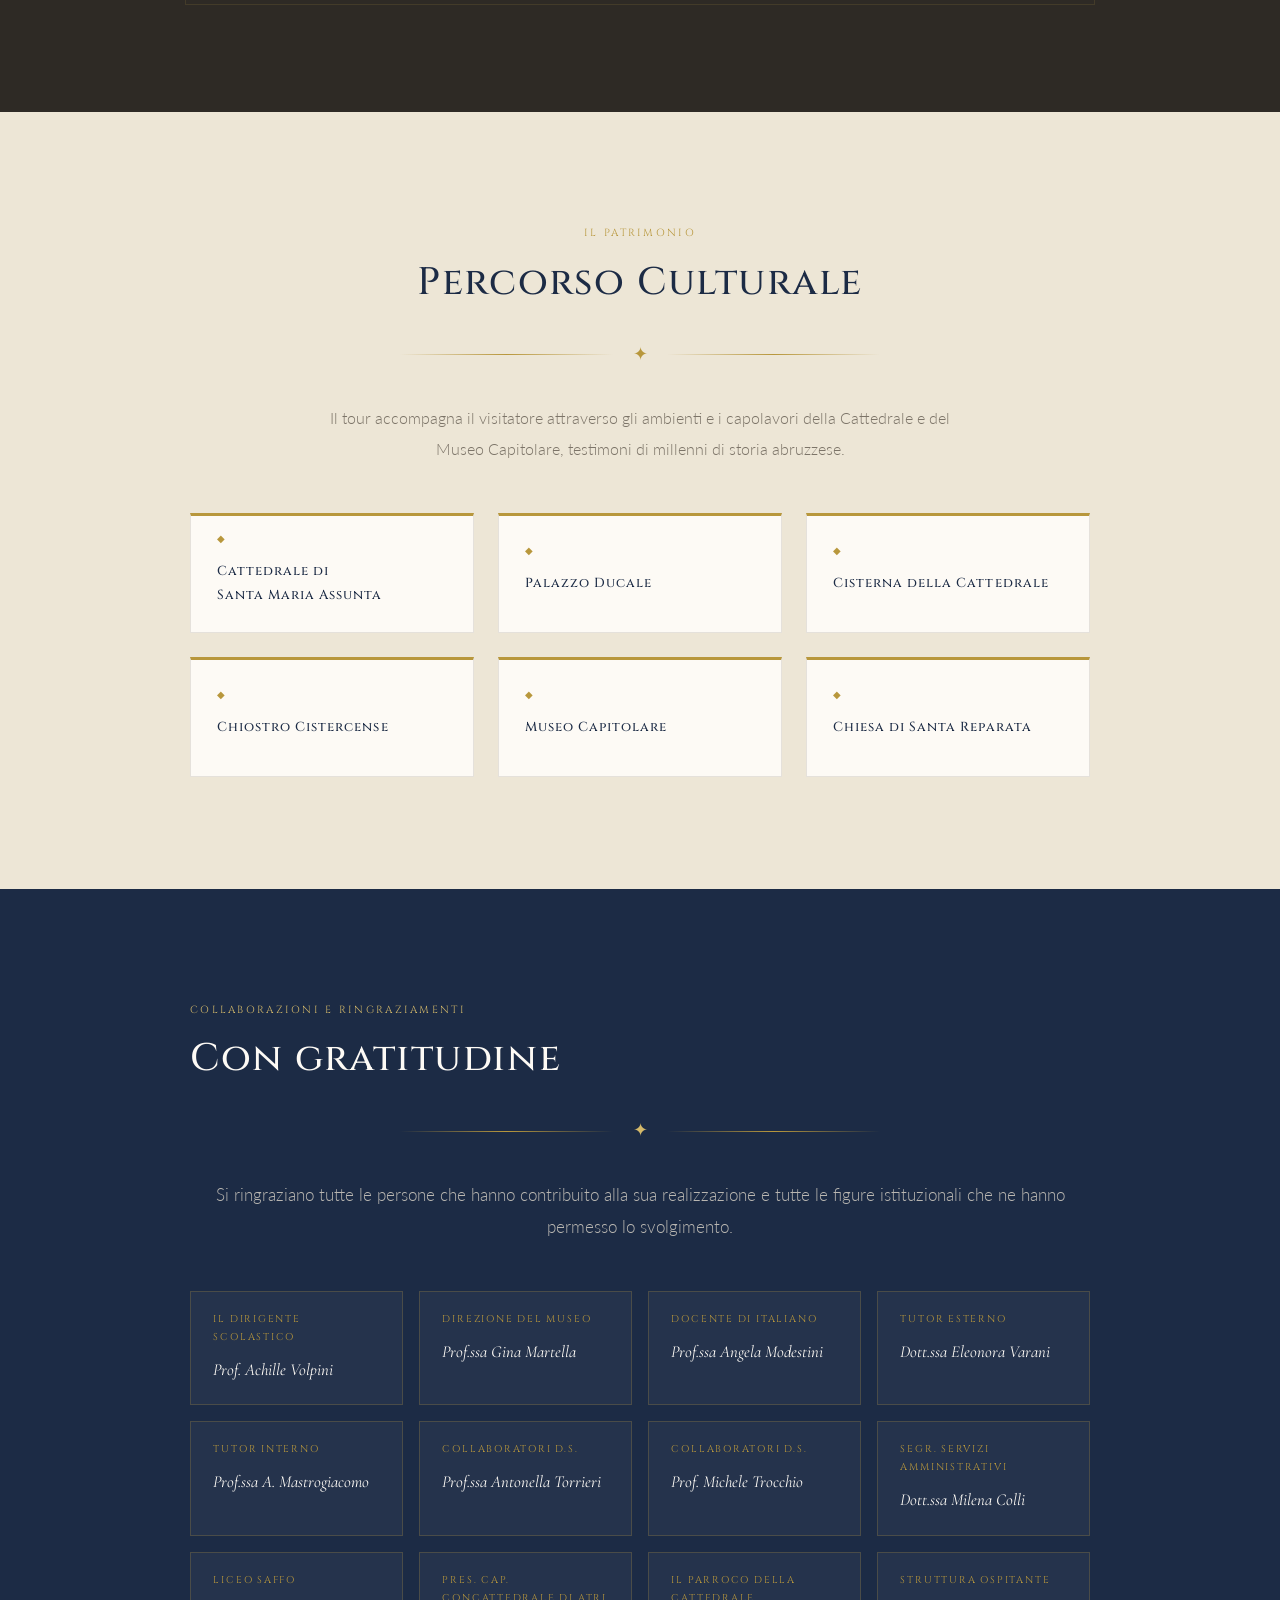
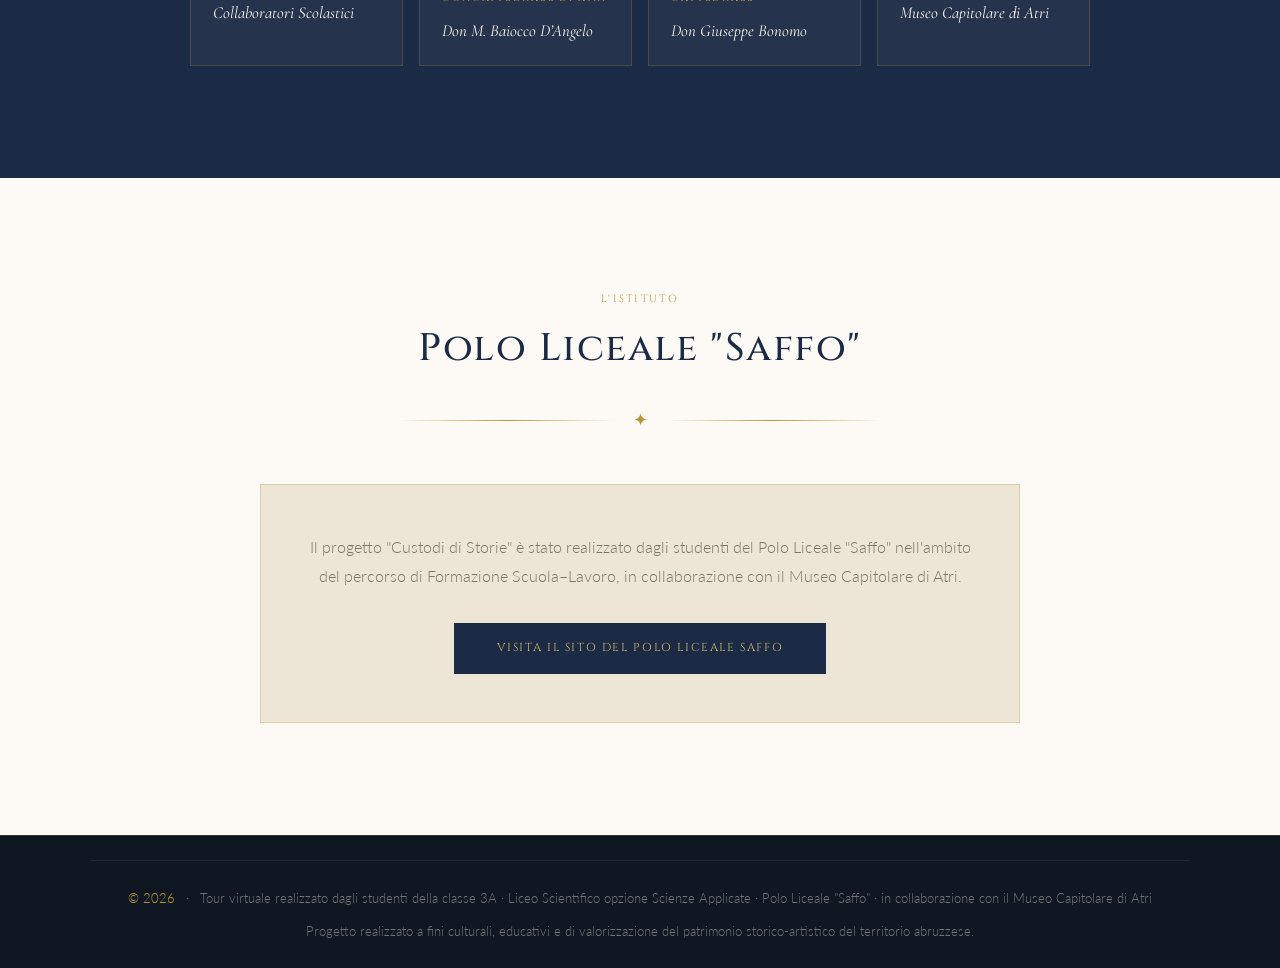
==== commit 5a5a641e: "Update index.html" ====
--- a/index.html
+++ b/index.html
@@ -558,7 +558,7 @@
         </div>
         <div class="grazie-card reveal" style="transition-delay:.25s">
 		<p class="role">Tutor Interno</p>
-          <p class="name italic">Prof.ssa Annalisa Mastrogiacomo</p>
+          <p class="name italic">Prof.ssa A. Mastrogiacomo</p>
          
         </div>
         <div class="grazie-card reveal" style="transition-delay:.30s">
@@ -580,8 +580,8 @@
 		
         </div>
 		<div class="grazie-card reveal" style="transition-delay:.45s">
-          <p class="role">Il presidente del Capitolo Concattedrale di Atri </p>
-          <p class="name italic">Don Matteo Baiocco D'Angelo</p>
+          <p class="role">Pres. Cap. Concattedrale di Atri </p>
+          <p class="name italic">Don M. Baiocco D’Angelo</p>
 		
         </div>
 		<div class="grazie-card reveal" style="transition-delay:.50s">
